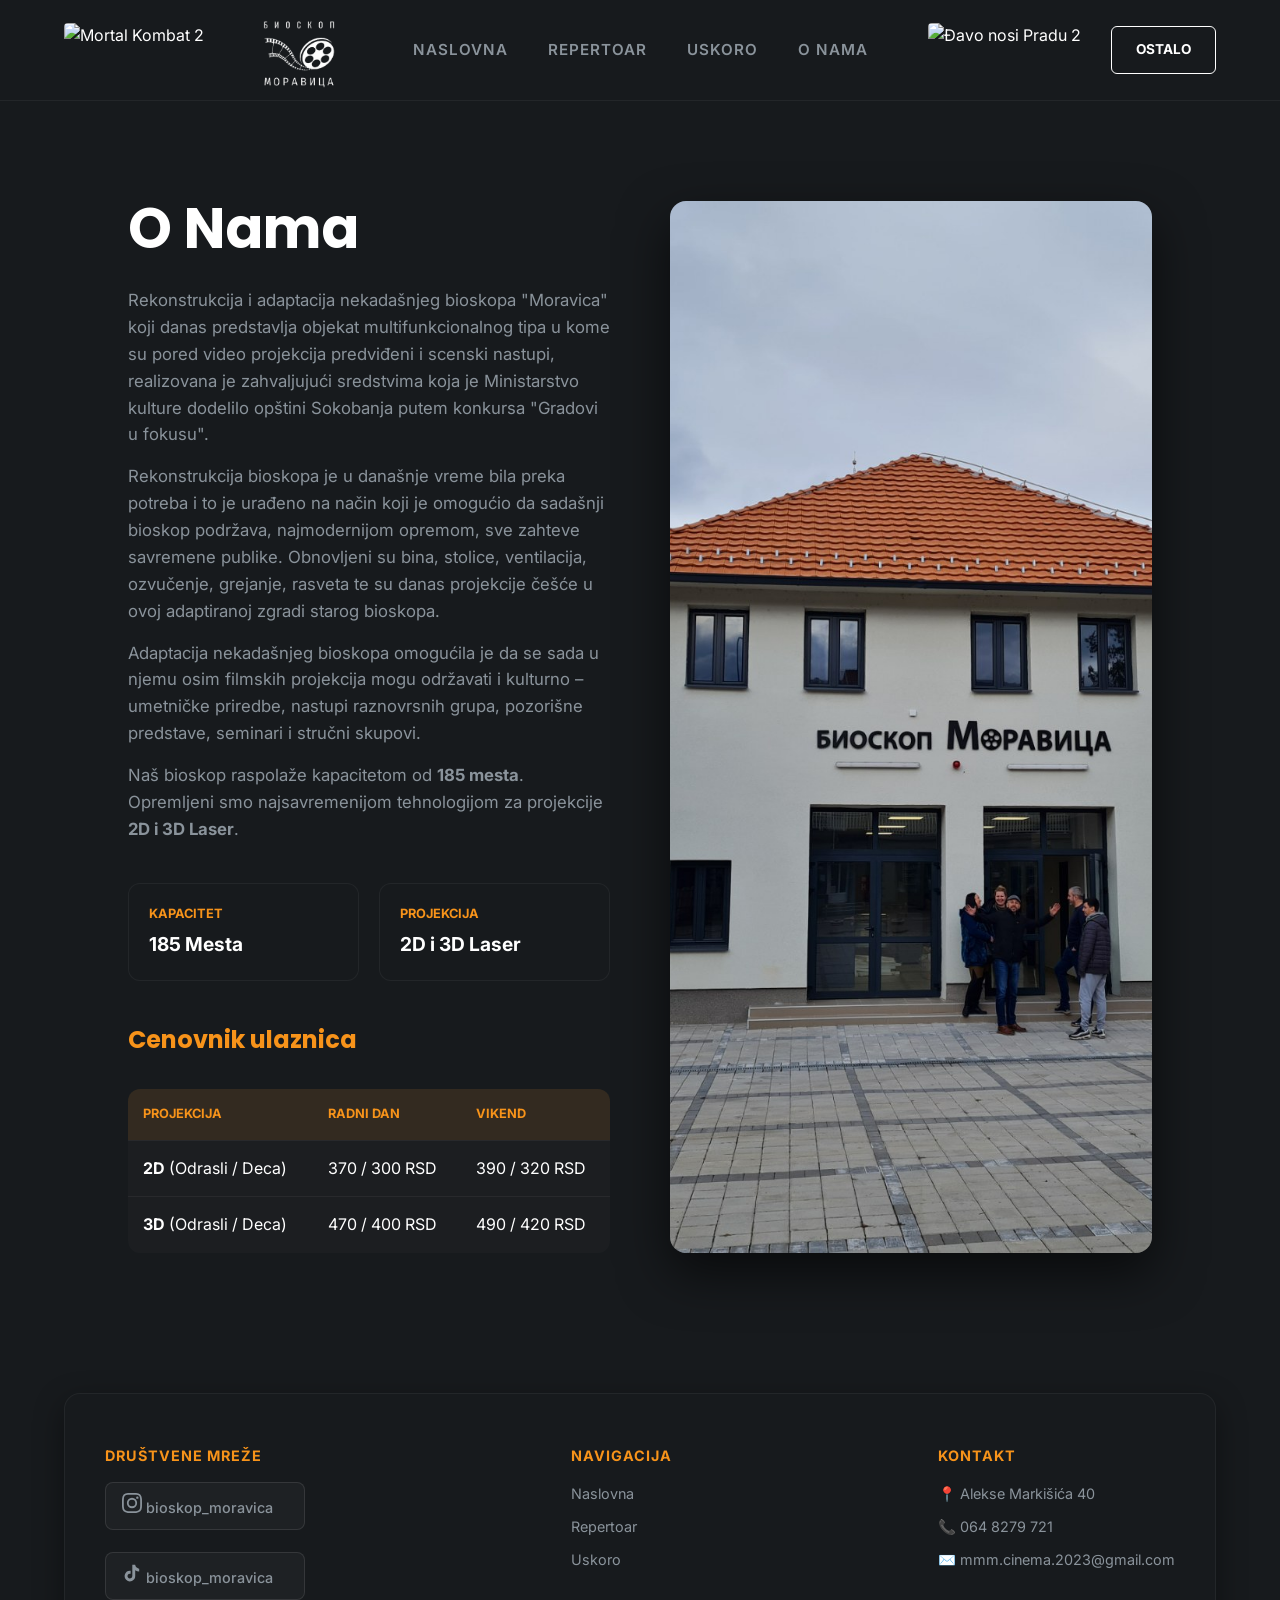
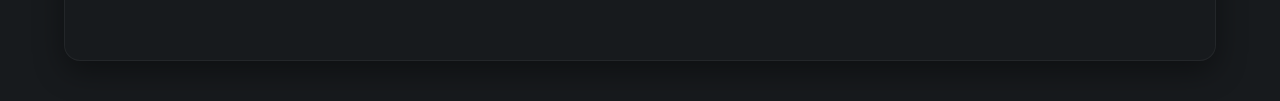
==== o-nama.html @ af80866b "mk banner" ====
<!DOCTYPE html>
<html lang="sr">
<head>
    <meta charset="UTF-8">
    <meta name="viewport" content="width=device-width, initial-scale=1.0">
    <title>O Nama | Bioskop Moravica</title>
    <link rel="stylesheet" href="style.css">
    <link href="https://fonts.googleapis.com/css2?family=Inter:wght@400;600&family=Poppins:wght@700;800&display=swap" rel="stylesheet">
</head>
<body>
<nav class="navbar">
        <div class="nav-left">
            <div class="hamburger" onclick="toggleMenu()">
                <span></span><span></span><span></span>
            </div>
            <a href="uskoro.html#mortal" style="display: flex; align-items: center;">
                <img src="assets/baner-levi.jpg" class="nav-banner nav-banner-levi" alt="Mortal Kombat 2">
            </a>
            <a href="index.html" class="logo">
                <img src="assets/logo.png" alt="Bioskop Moravica">
            </a>
        </div>

        <ul class="nav-links" id="navLinks">
            <li><a href="index.html">NASLOVNA</a></li>
            <li><a href="repertoar.html">REPERTOAR</a></li>
            <li><a href="uskoro.html">USKORO</a></li>
            <li><a href="o-nama.html">O NAMA</a></li>
            <li class="hamburger-only" style="margin-top: 20px;"><a href="ostalo.html" style="color: var(--accent);">OSTALO</a></li>
        </ul>

        <div class="nav-right-group">
            <a href="repertoar.html#prada" style="display: flex; align-items: center;">
                <img src="assets/baner-desni.jpg" class="nav-banner nav-banner-desni" alt="Đavo nosi Pradu 2">
            </a>
            <a href="ostalo.html" class="btn-outline nav-btn-mobile-hide" style="color: var(--text-main); border-color: var(--text-main);">OSTALO</a>
        </div>
    </nav>

    <section style="padding: 100px 10%; display: flex; flex-wrap: wrap; gap: 60px; align-items: stretch;">
        <div style="flex: 1; min-width: 300px;">
            <h1 style="font-family: 'Poppins'; font-size: 3.5rem; margin-bottom: 30px; line-height: 1;">O Nama</h1>
            
            <p style="color: var(--text-muted); margin-bottom: 15px; font-size: 1.05rem;">Rekonstrukcija i adaptacija nekadašnjeg bioskopa "Moravica" koji danas predstavlja objekat multifunkcionalnog tipa u kome su pored video projekcija predviđeni i scenski nastupi, realizovana je zahvaljujući sredstvima koja je Ministarstvo kulture dodelilo opštini Sokobanja putem konkursa "Gradovi u fokusu".</p>
            
            <p style="color: var(--text-muted); margin-bottom: 15px; font-size: 1.05rem;">Rekonstrukcija bioskopa je u današnje vreme bila preka potreba i to je urađeno na način koji je omogućio da sadašnji bioskop podržava, najmodernijom opremom, sve zahteve savremene publike. Obnovljeni su bina, stolice, ventilacija, ozvučenje, grejanje, rasveta te su danas projekcije češće u ovoj adaptiranoj zgradi starog bioskopa.</p>

            <p style="color: var(--text-muted); margin-bottom: 15px; font-size: 1.05rem;">Adaptacija nekadašnjeg bioskopa omogućila je da se sada u njemu osim filmskih projekcija mogu održavati i kulturno – umetničke priredbe, nastupi raznovrsnih grupa, pozorišne predstave, seminari i stručni skupovi.</p>
            
            <p style="color: var(--text-muted); margin-bottom: 40px; font-size: 1.05rem;">Naš bioskop raspolaže kapacitetom od <strong>185 mesta</strong>. Opremljeni smo najsavremenijom tehnologijom za projekcije <strong>2D i 3D Laser</strong>.</p>

            <div style="display: grid; grid-template-columns: 1fr 1fr; gap: 20px;">
                <div style="background: var(--bg-card); padding: 20px; border-radius: 12px; border: 1px solid rgba(255,255,255,0.05);">
                    <h4 style="color: var(--accent); font-size: 0.8rem; margin-bottom: 5px;">KAPACITET</h4>
                    <p style="font-weight: 700; font-size: 1.2rem;">185 Mesta</p>
                </div>
                <div style="background: var(--bg-card); padding: 20px; border-radius: 12px; border: 1px solid rgba(255,255,255,0.05);">
                    <h4 style="color: var(--accent); font-size: 0.8rem; margin-bottom: 5px;">PROJEKCIJA</h4>
                    <p style="font-weight: 700; font-size: 1.2rem;">2D i 3D Laser</p>
                </div>
            </div>

            <h3 style="font-family: 'Poppins'; margin-top: 40px; font-size: 1.5rem; color: var(--accent);">Cenovnik ulaznica</h3>
            <div class="cenovnik-container">
                <table class="cena-tabela">
                    <thead>
                        <tr>
                            <th>Projekcija</th>
                            <th>Radni dan</th>
                            <th>Vikend</th>
                        </tr>
                    </thead>
                    <tbody>
                        <tr>
                            <td><strong>2D</strong> (Odrasli / Deca)</td>
                            <td>370 / 300 RSD</td>
                            <td>390 / 320 RSD</td>
                        </tr>
                        <tr>
                            <td><strong>3D</strong> (Odrasli / Deca)</td>
                            <td>470 / 400 RSD</td>
                            <td>490 / 420 RSD</td>
                        </tr>
                    </tbody>
                </table>
            </div>

        </div>
        <div style="flex: 1; min-width: 300px;">
            <img src="assets/bmsspolja.jpeg" alt="Bioskop spolja" style="width: 100%; height: 100%; object-fit: cover; border-radius: 16px; box-shadow: 0 20px 50px rgba(0,0,0,0.6);">
        </div>
    </section>

    <footer class="footer">
        <div class="footer-grid">
            <div class="footer-col brand">
                <h4>DRUŠTVENE MREŽE</h4>
                <div class="social-buttons">
                    <a href="https://www.instagram.com/bioskop_moravica/" target="_blank" class="social-btn">
                        <svg viewBox="0 0 24 24"><path d="M12 2.163c3.204 0 3.584.012 4.85.07 3.252.148 4.771 1.691 4.919 4.919.058 1.265.069 1.645.069 4.849 0 3.205-.012 3.584-.069 4.849-.149 3.225-1.664 4.771-4.919 4.919-1.266.058-1.644.07-4.85.07-3.204 0-3.584-.012-4.849-.07-3.26-.149-4.771-1.699-4.919-4.92-.058-1.265-.07-1.644-.07-4.849 0-3.204.013-3.583.07-4.849.149-3.227 1.664-4.771 4.919-4.919 1.266-.057 1.645-.069 4.849-.069zM12 0C8.741 0 8.333.014 7.053.072 2.695.272.273 2.69.073 7.052.014 8.333 0 8.741 0 12c0 3.259.014 3.668.072 4.948.2 4.358 2.618 6.78 6.98 6.98C8.333 23.986 8.741 24 12 24c3.259 0 3.668-.014 4.948-.072 4.354-.2 6.782-2.618 6.979-6.98.059-1.28.073-1.689.073-4.948 0-3.259-.014-3.667-.072-4.947-.196-4.354-2.617-6.78-6.979-6.98C15.668.014 15.259 0 12 0zm0 5.838a6.162 6.162 0 100 12.324 6.162 6.162 0 000-12.324zM12 16a4 4 0 110-8 4 4 0 010 8zm6.406-11.845a1.44 1.44 0 100 2.881 1.44 1.44 0 000-2.881z"/></svg>
                        bioskop_moravica
                    </a>
                    <a href="https://www.tiktok.com/@bioskop_moravica" target="_blank" class="social-btn">
                        <svg viewBox="0 0 24 24"><path d="M19.59 6.69a4.83 4.83 0 0 1-3.77-4.25V2h-3.45v13.67a2.89 2.89 0 0 1-5.2 1.74 2.89 2.89 0 0 1 2.31-4.64 2.93 2.93 0 0 1 .88.13V9.4a6.84 6.84 0 0 0-1-.05A6.33 6.33 0 0 0 5 20.1a6.34 6.34 0 0 0 10.86-4.43v-7a8.16 8.16 0 0 0 4.77 1.52v-3.4a4.85 4.85 0 0 1-1-.1z"/></svg>
                        bioskop_moravica
                    </a>
                </div>
            </div>
            <div class="footer-col links"><h4>NAVIGACIJA</h4><a href="index.html">Naslovna</a><a href="repertoar.html">Repertoar</a><a href="uskoro.html">Uskoro</a></div>
            <div class="footer-col contact"><h4>KONTAKT</h4><p>📍 Alekse Markišića 40</p><p>📞 064 8279 721</p><p>✉️ mmm.cinema.2023@gmail.com</p></div>
        </div>
    </footer>
    <script>function toggleMenu() { document.getElementById("navLinks").classList.toggle("active"); }</script>
</body>
</html>
---- style.css ----
:root {
    --bg-dark: #101214;
    --bg-card: #171A1D;
    --accent: #F7931A;
    --text-main: #FFFFFF;
    --text-muted: #8A939B;
    --font-heading: 'Poppins', sans-serif;
    --font-text: 'Inter', sans-serif;
}

* { margin: 0; padding: 0; box-sizing: border-box; }
body { background-color: var(--bg-card); color: var(--text-main); font-family: var(--font-text); line-height: 1.6; overflow-x: hidden; }
a { text-decoration: none; color: inherit; }

/* === NAVIGACIJA (NOVI GRID RASPORED SA DVA BANERA) === */
.navbar {
    display: grid;
    grid-template-columns: 1.2fr auto 1.2fr; /* Levo, Sredina, Desno - Savršen Grid */
    align-items: center;
    padding: 10px 5%; 
    background-color: var(--bg-card);
    border-bottom: 1px solid rgba(255, 255, 255, 0.05); 
    position: sticky; 
    top: 0; 
    z-index: 1000;
}

.nav-left { display: flex; justify-content: flex-start; align-items: center; gap: 15px; }
.hamburger { display: none; flex-direction: column; gap: 5px; cursor: pointer; z-index: 2000; }
.hamburger span { width: 25px; height: 3px; background-color: var(--text-main); border-radius: 2px; transition: 0.3s; }

.logo { display: block; cursor: pointer; z-index: 2000; text-decoration: none; }
.logo-text { display: none !important; }

/* === OGROMAN LOGO (SA FIXOM ZA PRAZAN PROSTOR) === */
.logo img { 
    height: 180px !important; 
    width: auto; 
    display: block; 
    object-fit: contain;
    margin: -50px 0 -50px -10px; 
    transition: 0.3s ease;
}

/* === LINKOVI (ZAKUCANI U CENTAR GRIDA) === */
.nav-links { 
    display: flex; 
    list-style: none; 
    gap: 40px; 
    justify-content: center; 
    margin: 0;
    padding: 0;
}
.nav-links a { 
    font-size: 0.95rem; 
    font-weight: 600; 
    color: var(--text-muted); 
    transition: 0.3s; 
    letter-spacing: 1px;
}
.nav-links a:hover { color: var(--text-main); }
.hamburger-only { display: none; }

/* === BANER I OSTATLO DUGME (ZAKUCANI DESNO) === */
.nav-right-group {
    display: flex;
    align-items: center;
    justify-content: flex-end; 
    gap: 30px; 
}

/* Stilovi za oba banera */
.nav-banner {
    height: 55px; 
    width: auto;
    max-width: 20vw; 
    object-fit: contain;
    border-radius: 4px;
    margin: 0; 
    transition: transform 0.2s ease;
}
.nav-banner:hover {
    transform: scale(1.05);
}

/* === DUGMAD === */
.btn-outline { border: 1px solid var(--accent); padding: 12px 24px; border-radius: 6px; color: var(--accent); font-weight: 700; font-size: 0.85rem; transition: 0.3s; cursor: pointer; display: inline-block; white-space: nowrap;}
.btn-outline:hover { background: var(--accent); color: var(--bg-dark); }
.btn-primary { background: var(--accent); color: var(--bg-dark); padding: 12px 25px; border-radius: 6px; font-weight: 700; display: inline-block; text-align: center; border: none; cursor: pointer;}
.btn-secondary { background: transparent; border: 1px solid rgba(255,255,255,0.4); color: var(--text-main); padding: 12px 25px; border-radius: 6px; font-weight: 700; display: inline-block; text-align: center;}
#filterBtn { background-color: var(--accent) !important; color: var(--bg-dark) !important; border: none !important; box-shadow: 0 4px 15px rgba(247, 147, 26, 0.3); }

/* === HERO SEKCIJA === */
.hero {
    padding: 120px 10%; 
    display: flex; flex-direction: column; justify-content: center;
    background-color: #111;
    background-image: linear-gradient(to right, rgba(16,18,20,0.95) 10%, rgba(16,18,20,0.7) 50%, rgba(16,18,20,0.2) 100%), url('assets/bmsunutra.jpeg'); 
    background-size: cover; background-position: center; 
}
.hero h1 { font-family: var(--font-heading); font-size: clamp(3rem, 6vw, 4.5rem); line-height: 1.1; margin-bottom: 20px; font-weight: 800; }
.hero h1 span { color: var(--accent); }
.hero p { color: var(--text-muted); max-width: 550px; margin-bottom: 30px; font-size: 1.1rem; }
.hero-buttons { display: flex; gap: 15px; margin-top: 10px; }

/* === KARTICE I OSTALO === */
.movie-grid { display: grid; grid-template-columns: repeat(auto-fill, minmax(280px, 1fr)); gap: 30px; }

/* FIX ZA ISTE KARTICE (Svi boksovi ista visina) */
.movie-card { 
    background-color: rgba(255,255,255,0.03); 
    border-radius: 12px; 
    overflow: hidden; 
    border: 1px solid rgba(255,255,255,0.05); 
    transition: transform 0.3s ease, box-shadow 0.3s ease; 
    display: flex !important; 
    flex-direction: column !important; 
    height: 100% !important; 
}
.movie-card:hover { transform: scale(1.02); }

.movie-card:target {
    border: 2px solid var(--accent) !important;
    transform: scale(1.03);
    animation: pulse-glow 2s infinite;
}

@keyframes pulse-glow {
    0% { box-shadow: 0 0 15px rgba(247, 147, 26, 0.3); }
    50% { box-shadow: 0 0 40px rgba(247, 147, 26, 0.7); }
    100% { box-shadow: 0 0 15px rgba(247, 147, 26, 0.3); }
}

/* FIX ZA SLIKE (Sve u milimetar iste visine) */
.movie-card img { 
    width: 100% !important; 
    aspect-ratio: 2 / 3 !important; 
    object-fit: cover !important; 
    display: block !important; 
    height: auto !important; 
}

/* Gura vreme/žanr na samo dno kartice da bi sve bile u ravni */
.card-content { 
    padding: 15px 20px 20px 20px; 
    display: flex !important; 
    flex-direction: column !important; 
    flex-grow: 1 !important; 
}
.card-content h3 { font-family: var(--font-heading); font-size: 1.2rem; margin-bottom: 5px; }
.card-content p { font-size: 0.85rem; color: var(--text-muted); margin-bottom: 15px; line-height: 1.4; }
.genre { font-size: 0.75rem; color: var(--accent); display: block; margin-bottom: 10px; font-weight: 700; text-transform: uppercase;}

.card-content .times { margin-top: auto !important; }
.times span { background: rgba(255,255,255,0.05); padding: 5px 12px; border-radius: 4px; font-size: 0.8rem; border: 1px solid rgba(255,255,255,0.1); margin-right: 5px;}
.service-card { background-color: var(--bg-card); border-radius: 12px; padding: 30px; border: 1px solid rgba(255,255,255,0.05); height: 100%; }

/* === OSTALO STRANICA (ZATEGORAN RAZMAK I FORMAT SLIKA) === */
.service-card div[style*="size: 2rem"] { 
    margin-bottom: 5px !important; /* Smanjen razmak između 🍿 i naslova */
}
.service-card h3 {
    margin-bottom: 0px !important; /* Smanjen razmak između naslova i žanra */
}
.service-card .genre {
    margin-bottom: 15px !important; /* Razmak između žanra i teksta */
}

/* Slike na Ostalo su dugačke (kao filmski baneri), ne kvadrati */
.service-card img { 
    width: 100% !important; 
    aspect-ratio: 16 / 9 !important; /* Dugačak filmski format */
    object-fit: cover !important; 
    border-radius: 8px; 
    margin-top: 15px; 
    border: 1px solid rgba(255,255,255,0.1); 
}

/* === FILTERI === */
.filters-container { display: none; gap: 20px; margin-top: 20px; margin-bottom: 40px; background: rgba(255,255,255,0.03); padding: 25px; border-radius: 8px; flex-wrap: wrap; width: 100%; }
.filter-group { display: flex; flex-direction: column; flex: 1; min-width: 200px; }
.filter-group label { font-size: 0.75rem; color: var(--accent); margin-bottom: 8px; font-weight: 700; text-transform: uppercase; }
.filter-group select { appearance: none; -webkit-appearance: none; background-color: #1A1D21; color: var(--text-main); border: 1px solid rgba(255,255,255,0.1); padding: 12px 15px; border-radius: 6px; font-family: var(--font-text); font-size: 0.95rem; outline: none; cursor: pointer; background-image: url("data:image/svg+xml;charset=US-ASCII,%3Csvg%20xmlns%3D%22http%3A%2F%2Fwww.w3.org%2F2000%2Fsvg%22%20width%3D%22292.4%22%20height%3D%22292.4%22%3E%3Cpath%20fill%3D%22%23F7931A%22%20d%3D%22M287%2069.4a17.6%2017.6%200%200%200-13-5.4H18.4c-5%200-9.3%201.8-12.9%205.4A17.6%2017.6%200%200%200%200%2082.2c0%205%201.8%209.3%205.4%2012.9l128%20127.9c3.6%203.6%207.8%205.4%2012.8%205.4s9.2-1.8%2012.8-5.4L287%2095c3.5-3.5%205.4-7.8%205.4-12.8%200-5-1.9-9.2-5.5-12.8z%22%2F%3E%3C%2Fsvg%3E"); background-repeat: no-repeat; background-position: right 15px top 50%; background-size: 12px auto; }
.filter-group select option { background-color: #1A1D21; color: #fff; }

/* === PARTNERI (VEĆI LOGOJI) === */
.partners-section { padding: 60px 10%; background-color: var(--bg-dark); text-align: center; border-top: 1px solid rgba(255, 255, 255, 0.05); }
.partners-section h3 { font-family: var(--font-heading); font-size: 2rem; color: var(--text-main); margin-bottom: 40px; }
.partner-logos { display: flex; justify-content: center; align-items: center; gap: 80px; flex-wrap: wrap; }
.partner-link { display: block; transition: transform 0.3s ease, opacity 0.3s ease; opacity: 0.6; }
.partner-link:hover { transform: scale(1.08); opacity: 1; }

/* === MASIVNI PARTNER LOGOJI === */
.partner-logo-img { 
    height: 90px; /* Povećano sa 60px na 90px, drastično uočljivije */
    width: auto; 
    max-width: 300px; 
    object-fit: contain; 
}

/* === MAPE (FIX ZA MAPU - Da ivice budu savršeno oble) === */
.map-container { width: 100%; height: 400px !important; border-radius: 12px !important; overflow: hidden !important; border: 1px solid rgba(255,255,255,0.1) !important; display: flex !important; }
.map-container iframe { width: 100% !important; height: 100% !important; border: none !important; display: block !important; }

/* === REZERVACIJA DUGME (OVO GURA CENU I DUGME U SAVRŠENU LINIJU NA DNO KARTICE) === */
.rezervacija-info { display: flex; justify-content: space-between; align-items: center; margin-top: auto !important; margin-bottom: 15px; padding-top: 15px; border-top: 1px solid rgba(255,255,255,0.05); }
.cena { font-weight: 800; color: var(--accent); font-size: 1.1rem; }
.btn-rezervisi { background-color: var(--accent); color: var(--bg-dark); padding: 10px 0; text-align: center; border-radius: 6px; font-weight: 800; display: block; width: 100%; transition: transform 0.2s ease, background-color 0.3s ease; }
.btn-rezervisi:hover { background-color: #e08517; transform: scale(1.02); }

/* === NOVI LEBDEĆI FUTER I GOOGLE KARTICA === */
.footer {
    background-color: var(--bg-card); 
    margin: 40px 5% 40px 5%; 
    padding: 50px 40px;
    border-radius: 16px; 
    border: 1px solid rgba(255, 255, 255, 0.05); 
    box-shadow: 0 10px 30px rgba(0, 0, 0, 0.4); 
}
.footer-grid { display: flex; justify-content: space-between; flex-wrap: wrap; gap: 30px; }
.footer-col h4 { color: var(--accent); margin-bottom: 15px; font-size: 0.9rem; letter-spacing: 1px; }
.footer-col a, .footer-col p { display: block; color: var(--text-muted); margin-bottom: 10px; font-size: 0.9rem; text-decoration: none; }
.footer-col a:hover { color: var(--text-main); }
.footer-col.brand h2 { font-family: var(--font-heading); font-size: 1.5rem; margin-bottom: 20px; color: var(--text-main); }
.footer-col.brand img { height: 60px !important; width: auto; margin-bottom: 15px; }

.social-buttons { display: flex; flex-direction: column; gap: 12px; margin-top: 5px; }
.social-btn { display: flex; align-items: center; gap: 12px; background: rgba(255, 255, 255, 0.03); padding: 10px 16px; border: 1px solid rgba(255, 255, 255, 0.1); border-radius: 8px; color: var(--text-muted); text-decoration: none; transition: 0.3s; font-size: 0.9rem; font-weight: 500; width: 200px; }
.social-btn:hover { background-color: var(--accent); color: var(--bg-dark); border-color: var(--accent); transform: translateY(-3px); }
.social-btn svg { width: 20px; height: 20px; fill: currentColor; flex-shrink: 0; }

.reviews-section { padding: 80px 10%; }
.reviews-container { background-color: var(--bg-card); padding: 50px 40px; border-radius: 16px; border: 1px solid rgba(255, 255, 255, 0.05); box-shadow: 0 10px 30px rgba(0, 0, 0, 0.4); text-align: center; }
.reviews-container h2 { font-family: var(--font-heading); font-size: 2.5rem; margin-bottom: 20px; color: var(--text-main); }
.stars { font-size: 2rem; color: var(--accent); margin-bottom: 20px; }
.reviews-container p { color: var(--text-muted); max-width: 600px; margin: 0 auto 30px auto; font-size: 1rem; }
.btn-google { display: flex; align-items: center; justify-content: center; gap: 12px; background: rgba(255, 255, 255, 0.03); color: var(--accent); padding: 12px 24px; border-radius: 8px; font-weight: 700; font-size: 0.9rem; border: 1px solid rgba(255, 255, 255, 0.1); box-shadow: 0 4px 15px rgba(0, 0, 0, 0.3); cursor: pointer; transition: 0.3s; width: fit-content; margin: 0 auto; }
.btn-google:hover { background-color: var(--accent); color: var(--bg-dark); border-color: var(--accent); transform: scale(1.02); }
.btn-google svg { width: 18px; height: 18px; fill: currentColor; }

/* Cenovnik Tabela */
.cenovnik-container { width: 100%; margin-top: 30px; overflow-x: auto; }
.cena-tabela { width: 100%; border-collapse: collapse; background: rgba(255,255,255,0.02); border-radius: 12px; overflow: hidden; }
.cena-tabela th, .cena-tabela td { padding: 15px; text-align: left; border-bottom: 1px solid rgba(255,255,255,0.05); }
.cena-tabela th { background: rgba(247, 147, 26, 0.1); color: var(--accent); text-transform: uppercase; font-size: 0.8rem; }
.cena-tabela tr:last-child td { border-bottom: none; }

/* KLJUČNO ZA POPRAVKU JS FILTERA */
.skriveno { display: none !important; }

/* === MOBILNA OPTIMIZACIJA (NOVI FIXOVI) === */
@media (max-width: 1050px) {
    /* Na mobilnom ubijamo Grid i vraćamo na Flex zbog loma elemenata */
    .navbar { display: flex; justify-content: space-between; padding: 15px 5%; }
    .nav-left { flex: 1; justify-content: flex-start; }
    .nav-right-group { flex: 1; justify-content: flex-end; }
    
    /* Gasi LEVI baner na uskim ekranima, Prada ostaje */
    .nav-banner-levi { display: none !important; }
    
    /* Prada ostaje vidljiva, ali manja */
    .nav-banner-desni { 
        display: block !important; 
        max-width: 35vw; 
        height: 45px; 
    }
}

@media (max-width: 800px) {
    .hamburger { display: flex; }
    
    .navbar { padding: 15px 5%; gap: 10px; }
    
    /* Logo na telefonu (sa kompenzacijom margine) */
    .logo img {
        height: 100px !important; 
        margin: -30px 0;
    }

    .nav-links { position: fixed; top: 0; left: -100%; width: 250px; height: 100vh; background-color: #0c0d0f; flex-direction: column; justify-content: center; align-items: center; gap: 30px; transition: 0.4s ease-in-out; z-index: 1500; box-shadow: 10px 0 20px rgba(0,0,0,0.5); }
    .nav-links.active { left: 0; }
    .nav-btn-mobile-hide { display: none; }
    .hamburger-only { display: block; }
    
    .nav-right-group { gap: 10px; }
    
    /* Hero Sekcija centrirana */
    .hero { padding: 80px 5%; text-align: center; align-items: center; background-position: center; }
    .hero h1 { font-size: 2.8rem; }
    .hero-buttons { flex-direction: column; width: 100%; gap: 10px; }
    .hero-buttons a { width: 100%; margin: 0; }
    
    /* Mobilni partneri (Malo manji ali jasni) */
    .partner-logos { gap: 40px; }
    .partner-logo-img { height: 50px; }

    /* Mreže idu u jednu kolonu */
    .movie-grid { grid-template-columns: 1fr; gap: 20px; }
    .movie-card img { height: 300px; }
    
    /* Usluge Kartice (Za Ostalo) na mobilnom */
    .service-card { padding: 20px; }
    .service-card img { aspect-ratio: auto !important; height: auto !important; } /* Vraćamo format slike na mobilnom */
    
    .filters-container { flex-direction: column; }
    .filter-group { width: 100%; min-width: 100%; }

    /* FUTER NA TELEFONU - TOTALNO CENTRIRANJE */
    .footer { margin: 0 5% 20px 5%; padding: 40px 20px; }
    .footer-grid { flex-direction: column; align-items: center; text-align: center; gap: 40px; }
    .footer-col { display: flex; flex-direction: column; align-items: center; }
    .social-buttons { align-items: center; }
    .social-btn { justify-content: center; }
    
    /* GOOGLE KARTICA NA TELEFONU */
    .reviews-section { padding: 50px 5%; }
    .reviews-container { padding: 40px 20px; }
    .reviews-container h2 { font-size: 1.8rem; }
}
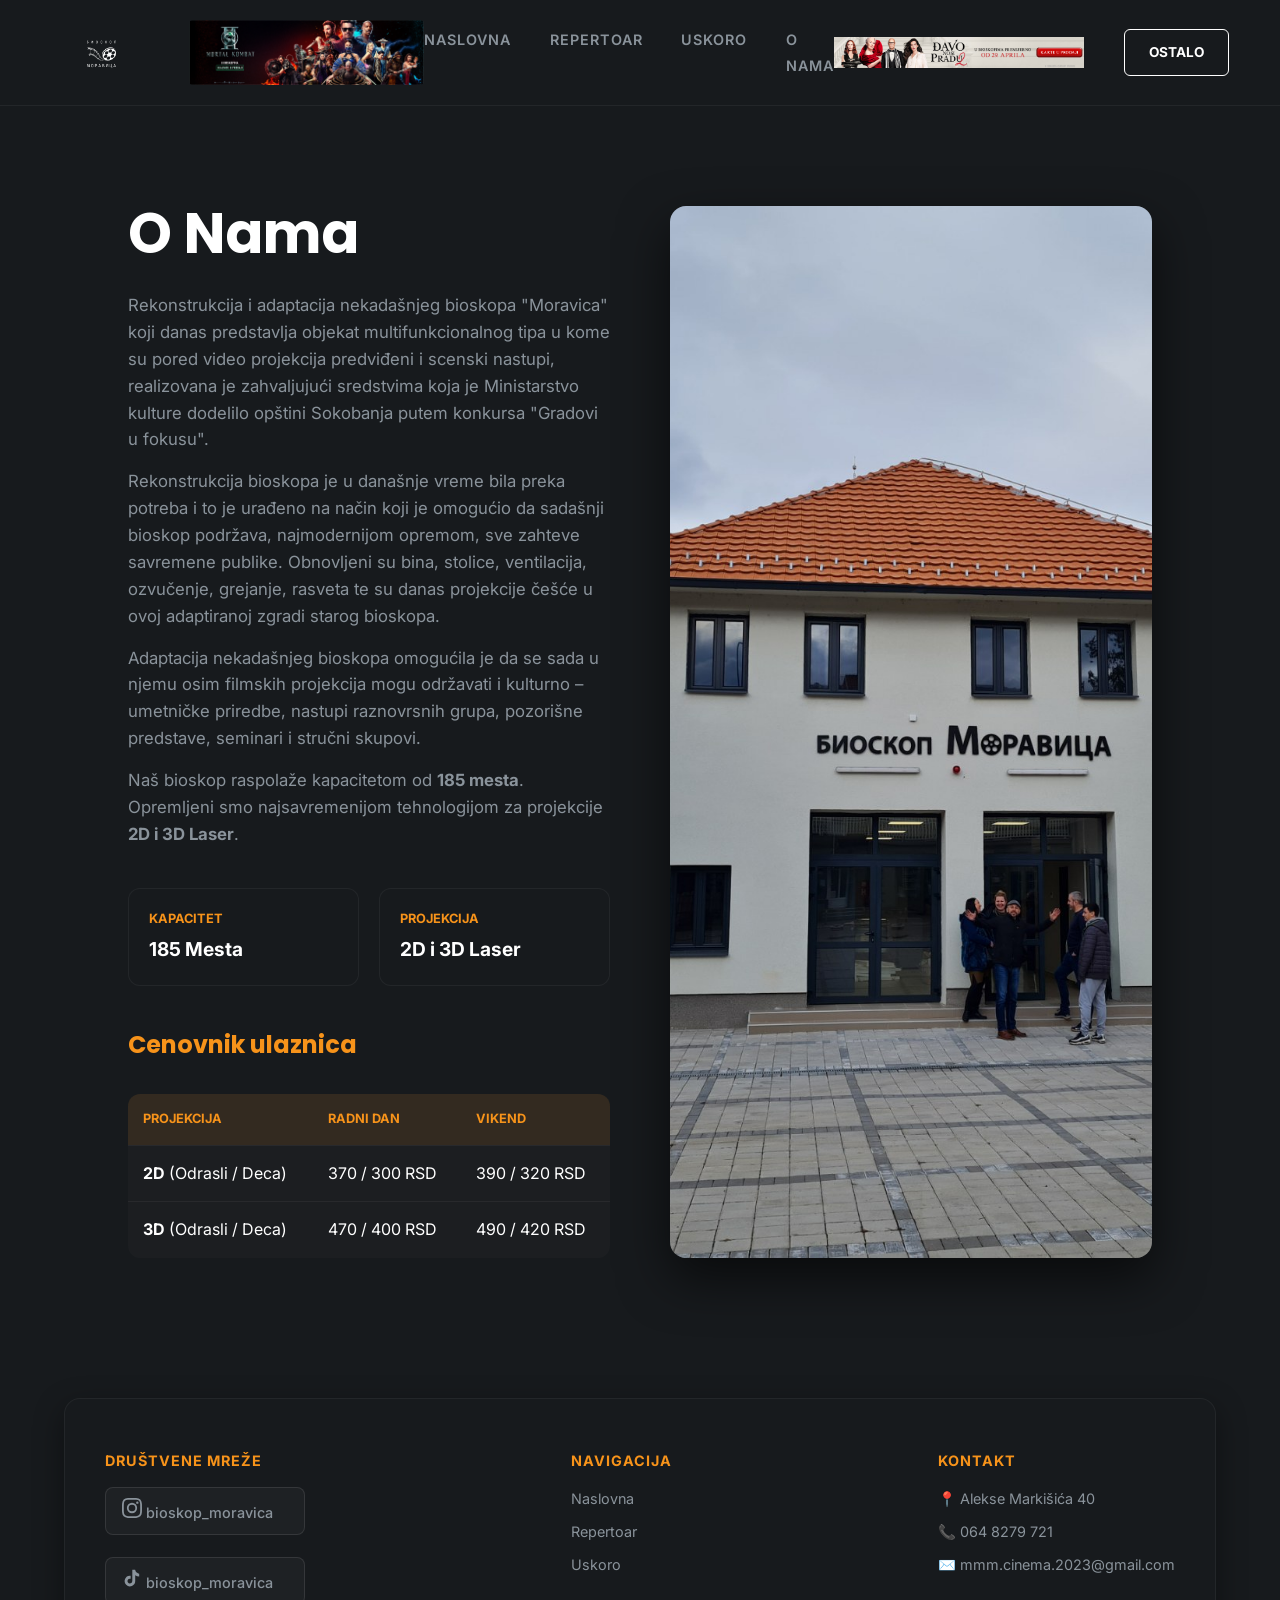
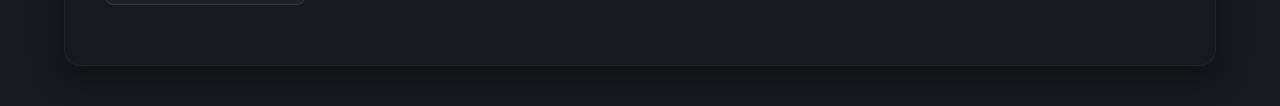
==== commit 205d4062: "zamnjej reodelsed" ====
--- a/o-nama.html
+++ b/o-nama.html
@@ -13,11 +13,11 @@
             <div class="hamburger" onclick="toggleMenu()">
                 <span></span><span></span><span></span>
             </div>
-            <a href="uskoro.html#mortal" style="display: flex; align-items: center;">
-                <img src="assets/baner-levi.jpg" class="nav-banner nav-banner-levi" alt="Mortal Kombat 2">
-            </a>
             <a href="index.html" class="logo">
                 <img src="assets/logo.png" alt="Bioskop Moravica">
+            </a>
+            <a href="uskoro.html#mortal" class="banner-link-left">
+                <img src="assets/baner-levi.jpg" class="nav-banner nav-banner-levi" alt="Mortal Kombat 2">
             </a>
         </div>
 
@@ -30,7 +30,7 @@
         </ul>
 
         <div class="nav-right-group">
-            <a href="repertoar.html#prada" style="display: flex; align-items: center;">
+            <a href="repertoar.html#prada" class="banner-link-right">
                 <img src="assets/baner-desni.jpg" class="nav-banner nav-banner-desni" alt="Đavo nosi Pradu 2">
             </a>
             <a href="ostalo.html" class="btn-outline nav-btn-mobile-hide" style="color: var(--text-main); border-color: var(--text-main);">OSTALO</a>
--- a/style.css
+++ b/style.css
@@ -12,12 +12,12 @@
 body { background-color: var(--bg-card); color: var(--text-main); font-family: var(--font-text); line-height: 1.6; overflow-x: hidden; }
 a { text-decoration: none; color: inherit; }
 
-/* === NAVIGACIJA (NOVI GRID RASPORED SA DVA BANERA) === */
+/* === NAVIGACIJA === */
 .navbar {
-    display: grid;
-    grid-template-columns: 1.2fr auto 1.2fr; /* Levo, Sredina, Desno - Savršen Grid */
+    display: flex;
+    justify-content: space-between;
     align-items: center;
-    padding: 10px 5%; 
+    padding: 15px 5%; 
     background-color: var(--bg-card);
     border-bottom: 1px solid rgba(255, 255, 255, 0.05); 
     position: sticky; 
@@ -25,34 +25,53 @@
     z-index: 1000;
 }
 
-.nav-left { display: flex; justify-content: flex-start; align-items: center; gap: 15px; }
+/* LEVA STRANA (Logo pa Baner) */
+.nav-left { 
+    display: flex; 
+    align-items: center; 
+    gap: 50px; /* VEĆI RAZMAK IZMEĐU LOGOA I BANERA */
+    flex: 1; 
+}
 .hamburger { display: none; flex-direction: column; gap: 5px; cursor: pointer; z-index: 2000; }
 .hamburger span { width: 25px; height: 3px; background-color: var(--text-main); border-radius: 2px; transition: 0.3s; }
 
-.logo { display: block; cursor: pointer; z-index: 2000; text-decoration: none; }
+/* LOGO */
+.logo { display: block; cursor: pointer; z-index: 2000; text-decoration: none; flex-shrink: 0; }
 .logo-text { display: none !important; }
-
-/* === OGROMAN LOGO (SA FIXOM ZA PRAZAN PROSTOR) === */
 .logo img { 
-    height: 180px !important; 
-    width: auto; 
+    height: 75px !important; 
+    width: auto !important; 
     display: block; 
     object-fit: contain;
-    margin: -50px 0 -50px -10px; 
-    transition: 0.3s ease;
-}
-
-/* === LINKOVI (ZAKUCANI U CENTAR GRIDA) === */
+}
+
+/* BANERI (Fiksirana visina za oba da Prada ne bude niska) */
+.nav-banner {
+    height: 65px !important; 
+    width: auto;
+    max-width: 250px; 
+    object-fit: contain;
+    border-radius: 4px;
+    margin: 0; 
+    transition: transform 0.2s ease;
+    flex-shrink: 0; 
+}
+.nav-banner:hover {
+    transform: scale(1.05);
+}
+.banner-link-left, .banner-link-right { display: flex; align-items: center; }
+
+/* SREDINA (Linkovi) */
 .nav-links { 
     display: flex; 
     list-style: none; 
-    gap: 40px; 
+    gap: 3vw; 
     justify-content: center; 
     margin: 0;
     padding: 0;
 }
 .nav-links a { 
-    font-size: 0.95rem; 
+    font-size: 0.9rem; 
     font-weight: 600; 
     color: var(--text-muted); 
     transition: 0.3s; 
@@ -61,30 +80,17 @@
 .nav-links a:hover { color: var(--text-main); }
 .hamburger-only { display: none; }
 
-/* === BANER I OSTATLO DUGME (ZAKUCANI DESNO) === */
+/* DESNA STRANA */
 .nav-right-group {
     display: flex;
     align-items: center;
     justify-content: flex-end; 
-    gap: 30px; 
-}
-
-/* Stilovi za oba banera */
-.nav-banner {
-    height: 55px; 
-    width: auto;
-    max-width: 20vw; 
-    object-fit: contain;
-    border-radius: 4px;
-    margin: 0; 
-    transition: transform 0.2s ease;
-}
-.nav-banner:hover {
-    transform: scale(1.05);
+    gap: 40px; 
+    flex: 1; 
 }
 
 /* === DUGMAD === */
-.btn-outline { border: 1px solid var(--accent); padding: 12px 24px; border-radius: 6px; color: var(--accent); font-weight: 700; font-size: 0.85rem; transition: 0.3s; cursor: pointer; display: inline-block; white-space: nowrap;}
+.btn-outline { border: 1px solid var(--accent); padding: 12px 24px; border-radius: 6px; color: var(--accent); font-weight: 700; font-size: 0.85rem; transition: 0.3s; cursor: pointer; display: inline-block; white-space: nowrap; flex-shrink: 0;}
 .btn-outline:hover { background: var(--accent); color: var(--bg-dark); }
 .btn-primary { background: var(--accent); color: var(--bg-dark); padding: 12px 25px; border-radius: 6px; font-weight: 700; display: inline-block; text-align: center; border: none; cursor: pointer;}
 .btn-secondary { background: transparent; border: 1px solid rgba(255,255,255,0.4); color: var(--text-main); padding: 12px 25px; border-radius: 6px; font-weight: 700; display: inline-block; text-align: center;}
@@ -106,7 +112,6 @@
 /* === KARTICE I OSTALO === */
 .movie-grid { display: grid; grid-template-columns: repeat(auto-fill, minmax(280px, 1fr)); gap: 30px; }
 
-/* FIX ZA ISTE KARTICE (Svi boksovi ista visina) */
 .movie-card { 
     background-color: rgba(255,255,255,0.03); 
     border-radius: 12px; 
@@ -118,12 +123,7 @@
     height: 100% !important; 
 }
 .movie-card:hover { transform: scale(1.02); }
-
-.movie-card:target {
-    border: 2px solid var(--accent) !important;
-    transform: scale(1.03);
-    animation: pulse-glow 2s infinite;
-}
+.movie-card:target { border: 2px solid var(--accent) !important; transform: scale(1.03); animation: pulse-glow 2s infinite; }
 
 @keyframes pulse-glow {
     0% { box-shadow: 0 0 15px rgba(247, 147, 26, 0.3); }
@@ -131,46 +131,26 @@
     100% { box-shadow: 0 0 15px rgba(247, 147, 26, 0.3); }
 }
 
-/* FIX ZA SLIKE (Sve u milimetar iste visine) */
-.movie-card img { 
-    width: 100% !important; 
-    aspect-ratio: 2 / 3 !important; 
-    object-fit: cover !important; 
-    display: block !important; 
-    height: auto !important; 
-}
-
-/* Gura vreme/žanr na samo dno kartice da bi sve bile u ravni */
-.card-content { 
-    padding: 15px 20px 20px 20px; 
-    display: flex !important; 
-    flex-direction: column !important; 
-    flex-grow: 1 !important; 
-}
+.movie-card img { width: 100% !important; aspect-ratio: 2 / 3 !important; object-fit: cover !important; display: block !important; height: auto !important; }
+
+.card-content { padding: 15px 20px 20px 20px; display: flex !important; flex-direction: column !important; flex-grow: 1 !important; }
 .card-content h3 { font-family: var(--font-heading); font-size: 1.2rem; margin-bottom: 5px; }
 .card-content p { font-size: 0.85rem; color: var(--text-muted); margin-bottom: 15px; line-height: 1.4; }
 .genre { font-size: 0.75rem; color: var(--accent); display: block; margin-bottom: 10px; font-weight: 700; text-transform: uppercase;}
-
 .card-content .times { margin-top: auto !important; }
 .times span { background: rgba(255,255,255,0.05); padding: 5px 12px; border-radius: 4px; font-size: 0.8rem; border: 1px solid rgba(255,255,255,0.1); margin-right: 5px;}
-.service-card { background-color: var(--bg-card); border-radius: 12px; padding: 30px; border: 1px solid rgba(255,255,255,0.05); height: 100%; }
-
-/* === OSTALO STRANICA (ZATEGORAN RAZMAK I FORMAT SLIKA) === */
-.service-card div[style*="size: 2rem"] { 
-    margin-bottom: 5px !important; /* Smanjen razmak između 🍿 i naslova */
-}
-.service-card h3 {
-    margin-bottom: 0px !important; /* Smanjen razmak između naslova i žanra */
-}
-.service-card .genre {
-    margin-bottom: 15px !important; /* Razmak između žanra i teksta */
-}
-
-/* Slike na Ostalo su dugačke (kao filmski baneri), ne kvadrati */
+
+/* === USLUGE NA STRANICI OSTALO === */
+.service-card { background-color: var(--bg-card); border-radius: 12px; padding: 30px; border: 1px solid rgba(255,255,255,0.05); height: 100%; display: flex; flex-direction: column; }
+.service-card div[style*="size: 2rem"] { margin-bottom: 5px !important; }
+.service-card h3 { margin-bottom: 0px !important; }
+.service-card .genre { margin-bottom: 15px !important; }
+
+/* FIX ZA SLIKE U USLUGAMA (Prirodna veličina da ne kvari rođendane) */
 .service-card img { 
     width: 100% !important; 
-    aspect-ratio: 16 / 9 !important; /* Dugačak filmski format */
-    object-fit: cover !important; 
+    height: auto !important; 
+    object-fit: contain !important; 
     border-radius: 8px; 
     margin-top: 15px; 
     border: 1px solid rgba(255,255,255,0.1); 
@@ -183,40 +163,55 @@
 .filter-group select { appearance: none; -webkit-appearance: none; background-color: #1A1D21; color: var(--text-main); border: 1px solid rgba(255,255,255,0.1); padding: 12px 15px; border-radius: 6px; font-family: var(--font-text); font-size: 0.95rem; outline: none; cursor: pointer; background-image: url("data:image/svg+xml;charset=US-ASCII,%3Csvg%20xmlns%3D%22http%3A%2F%2Fwww.w3.org%2F2000%2Fsvg%22%20width%3D%22292.4%22%20height%3D%22292.4%22%3E%3Cpath%20fill%3D%22%23F7931A%22%20d%3D%22M287%2069.4a17.6%2017.6%200%200%200-13-5.4H18.4c-5%200-9.3%201.8-12.9%205.4A17.6%2017.6%200%200%200%200%2082.2c0%205%201.8%209.3%205.4%2012.9l128%20127.9c3.6%203.6%207.8%205.4%2012.8%205.4s9.2-1.8%2012.8-5.4L287%2095c3.5-3.5%205.4-7.8%205.4-12.8%200-5-1.9-9.2-5.5-12.8z%22%2F%3E%3C%2Fsvg%3E"); background-repeat: no-repeat; background-position: right 15px top 50%; background-size: 12px auto; }
 .filter-group select option { background-color: #1A1D21; color: #fff; }
 
-/* === PARTNERI (VEĆI LOGOJI) === */
-.partners-section { padding: 60px 10%; background-color: var(--bg-dark); text-align: center; border-top: 1px solid rgba(255, 255, 255, 0.05); }
-.partners-section h3 { font-family: var(--font-heading); font-size: 2rem; color: var(--text-main); margin-bottom: 40px; }
-.partner-logos { display: flex; justify-content: center; align-items: center; gap: 80px; flex-wrap: wrap; }
-.partner-link { display: block; transition: transform 0.3s ease, opacity 0.3s ease; opacity: 0.6; }
-.partner-link:hover { transform: scale(1.08); opacity: 1; }
-
-/* === MASIVNI PARTNER LOGOJI === */
+/* === PARTNERI (ČISTO, BEZ POZADINE) === */
+.partners-section { 
+    padding: 60px 10%; 
+    background-color: var(--bg-dark); 
+    border-top: 1px solid rgba(255, 255, 255, 0.05); 
+}
+.partners-section h3 { 
+    font-family: var(--font-heading); 
+    font-size: 2rem; 
+    color: var(--text-main); 
+    margin-bottom: 40px; 
+    text-align: center; 
+    width: 100%;
+}
+.partner-logos { 
+    display: flex; 
+    justify-content: center; 
+    align-items: center; 
+    gap: 80px; /* Veliki razmak */
+    flex-wrap: wrap; 
+}
+.partner-link { 
+    display: block; 
+    transition: transform 0.3s ease, opacity 0.3s ease; 
+    opacity: 0.9; 
+    background: transparent !important; /* UKLONJENA BELA POZADINA */
+    padding: 0;
+    border: none;
+}
+.partner-link:hover { transform: scale(1.1); opacity: 1; }
 .partner-logo-img { 
-    height: 90px; /* Povećano sa 60px na 90px, drastično uočljivije */
+    height: 90px !important; 
     width: auto; 
-    max-width: 300px; 
+    max-width: 250px; 
     object-fit: contain; 
 }
 
-/* === MAPE (FIX ZA MAPU - Da ivice budu savršeno oble) === */
+/* === MAPE === */
 .map-container { width: 100%; height: 400px !important; border-radius: 12px !important; overflow: hidden !important; border: 1px solid rgba(255,255,255,0.1) !important; display: flex !important; }
 .map-container iframe { width: 100% !important; height: 100% !important; border: none !important; display: block !important; }
 
-/* === REZERVACIJA DUGME (OVO GURA CENU I DUGME U SAVRŠENU LINIJU NA DNO KARTICE) === */
+/* === REZERVACIJA DUGME === */
 .rezervacija-info { display: flex; justify-content: space-between; align-items: center; margin-top: auto !important; margin-bottom: 15px; padding-top: 15px; border-top: 1px solid rgba(255,255,255,0.05); }
 .cena { font-weight: 800; color: var(--accent); font-size: 1.1rem; }
 .btn-rezervisi { background-color: var(--accent); color: var(--bg-dark); padding: 10px 0; text-align: center; border-radius: 6px; font-weight: 800; display: block; width: 100%; transition: transform 0.2s ease, background-color 0.3s ease; }
 .btn-rezervisi:hover { background-color: #e08517; transform: scale(1.02); }
 
-/* === NOVI LEBDEĆI FUTER I GOOGLE KARTICA === */
-.footer {
-    background-color: var(--bg-card); 
-    margin: 40px 5% 40px 5%; 
-    padding: 50px 40px;
-    border-radius: 16px; 
-    border: 1px solid rgba(255, 255, 255, 0.05); 
-    box-shadow: 0 10px 30px rgba(0, 0, 0, 0.4); 
-}
+/* === FUTER === */
+.footer { background-color: var(--bg-card); margin: 40px 5% 40px 5%; padding: 50px 40px; border-radius: 16px; border: 1px solid rgba(255, 255, 255, 0.05); box-shadow: 0 10px 30px rgba(0, 0, 0, 0.4); }
 .footer-grid { display: flex; justify-content: space-between; flex-wrap: wrap; gap: 30px; }
 .footer-col h4 { color: var(--accent); margin-bottom: 15px; font-size: 0.9rem; letter-spacing: 1px; }
 .footer-col a, .footer-col p { display: block; color: var(--text-muted); margin-bottom: 10px; font-size: 0.9rem; text-decoration: none; }
@@ -245,74 +240,54 @@
 .cena-tabela th { background: rgba(247, 147, 26, 0.1); color: var(--accent); text-transform: uppercase; font-size: 0.8rem; }
 .cena-tabela tr:last-child td { border-bottom: none; }
 
-/* KLJUČNO ZA POPRAVKU JS FILTERA */
 .skriveno { display: none !important; }
 
-/* === MOBILNA OPTIMIZACIJA (NOVI FIXOVI) === */
-@media (max-width: 1050px) {
-    /* Na mobilnom ubijamo Grid i vraćamo na Flex zbog loma elemenata */
-    .navbar { display: flex; justify-content: space-between; padding: 15px 5%; }
-    .nav-left { flex: 1; justify-content: flex-start; }
-    .nav-right-group { flex: 1; justify-content: flex-end; }
-    
-    /* Gasi LEVI baner na uskim ekranima, Prada ostaje */
-    .nav-banner-levi { display: none !important; }
-    
-    /* Prada ostaje vidljiva, ali manja */
-    .nav-banner-desni { 
-        display: block !important; 
-        max-width: 35vw; 
-        height: 45px; 
-    }
+/* === MOBILNA OPTIMIZACIJA === */
+@media (max-width: 1100px) {
+    .nav-left { gap: 20px; }
+    .nav-right-group { gap: 20px; }
+    .nav-banner-levi { display: none !important; } 
 }
 
 @media (max-width: 800px) {
     .hamburger { display: flex; }
-    
-    .navbar { padding: 15px 5%; gap: 10px; }
-    
-    /* Logo na telefonu (sa kompenzacijom margine) */
-    .logo img {
-        height: 100px !important; 
-        margin: -30px 0;
-    }
+    .navbar { padding: 15px 5%; justify-content: space-between; }
+    
+    .nav-left { flex: 1; gap: 15px; }
+    .logo img { height: 60px !important; margin: 0; } 
 
     .nav-links { position: fixed; top: 0; left: -100%; width: 250px; height: 100vh; background-color: #0c0d0f; flex-direction: column; justify-content: center; align-items: center; gap: 30px; transition: 0.4s ease-in-out; z-index: 1500; box-shadow: 10px 0 20px rgba(0,0,0,0.5); }
     .nav-links.active { left: 0; }
     .nav-btn-mobile-hide { display: none; }
     .hamburger-only { display: block; }
     
-    .nav-right-group { gap: 10px; }
-    
-    /* Hero Sekcija centrirana */
+    .nav-right-group { flex: 1; gap: 10px; justify-content: flex-end; }
+    .nav-banner-desni { max-width: 35vw; height: 45px !important; }
+    
     .hero { padding: 80px 5%; text-align: center; align-items: center; background-position: center; }
     .hero h1 { font-size: 2.8rem; }
     .hero-buttons { flex-direction: column; width: 100%; gap: 10px; }
     .hero-buttons a { width: 100%; margin: 0; }
     
-    /* Mobilni partneri (Malo manji ali jasni) */
-    .partner-logos { gap: 40px; }
-    .partner-logo-img { height: 50px; }
-
-    /* Mreže idu u jednu kolonu */
+    .partner-logos { gap: 30px; }
+    .partner-logo-img { height: 50px !important; }
+
+    .map-section { padding: 50px 5% !important; }
+    .map-container { width: 100%; overflow: hidden; }
+    iframe { width: 100% !important; height: 300px !important; }
+
     .movie-grid { grid-template-columns: 1fr; gap: 20px; }
-    .movie-card img { height: 300px; }
-    
-    /* Usluge Kartice (Za Ostalo) na mobilnom */
-    .service-card { padding: 20px; }
-    .service-card img { aspect-ratio: auto !important; height: auto !important; } /* Vraćamo format slike na mobilnom */
+    .movie-card img { height: 300px !important; }
     
     .filters-container { flex-direction: column; }
     .filter-group { width: 100%; min-width: 100%; }
 
-    /* FUTER NA TELEFONU - TOTALNO CENTRIRANJE */
     .footer { margin: 0 5% 20px 5%; padding: 40px 20px; }
     .footer-grid { flex-direction: column; align-items: center; text-align: center; gap: 40px; }
     .footer-col { display: flex; flex-direction: column; align-items: center; }
     .social-buttons { align-items: center; }
     .social-btn { justify-content: center; }
     
-    /* GOOGLE KARTICA NA TELEFONU */
     .reviews-section { padding: 50px 5%; }
     .reviews-container { padding: 40px 20px; }
     .reviews-container h2 { font-size: 1.8rem; }
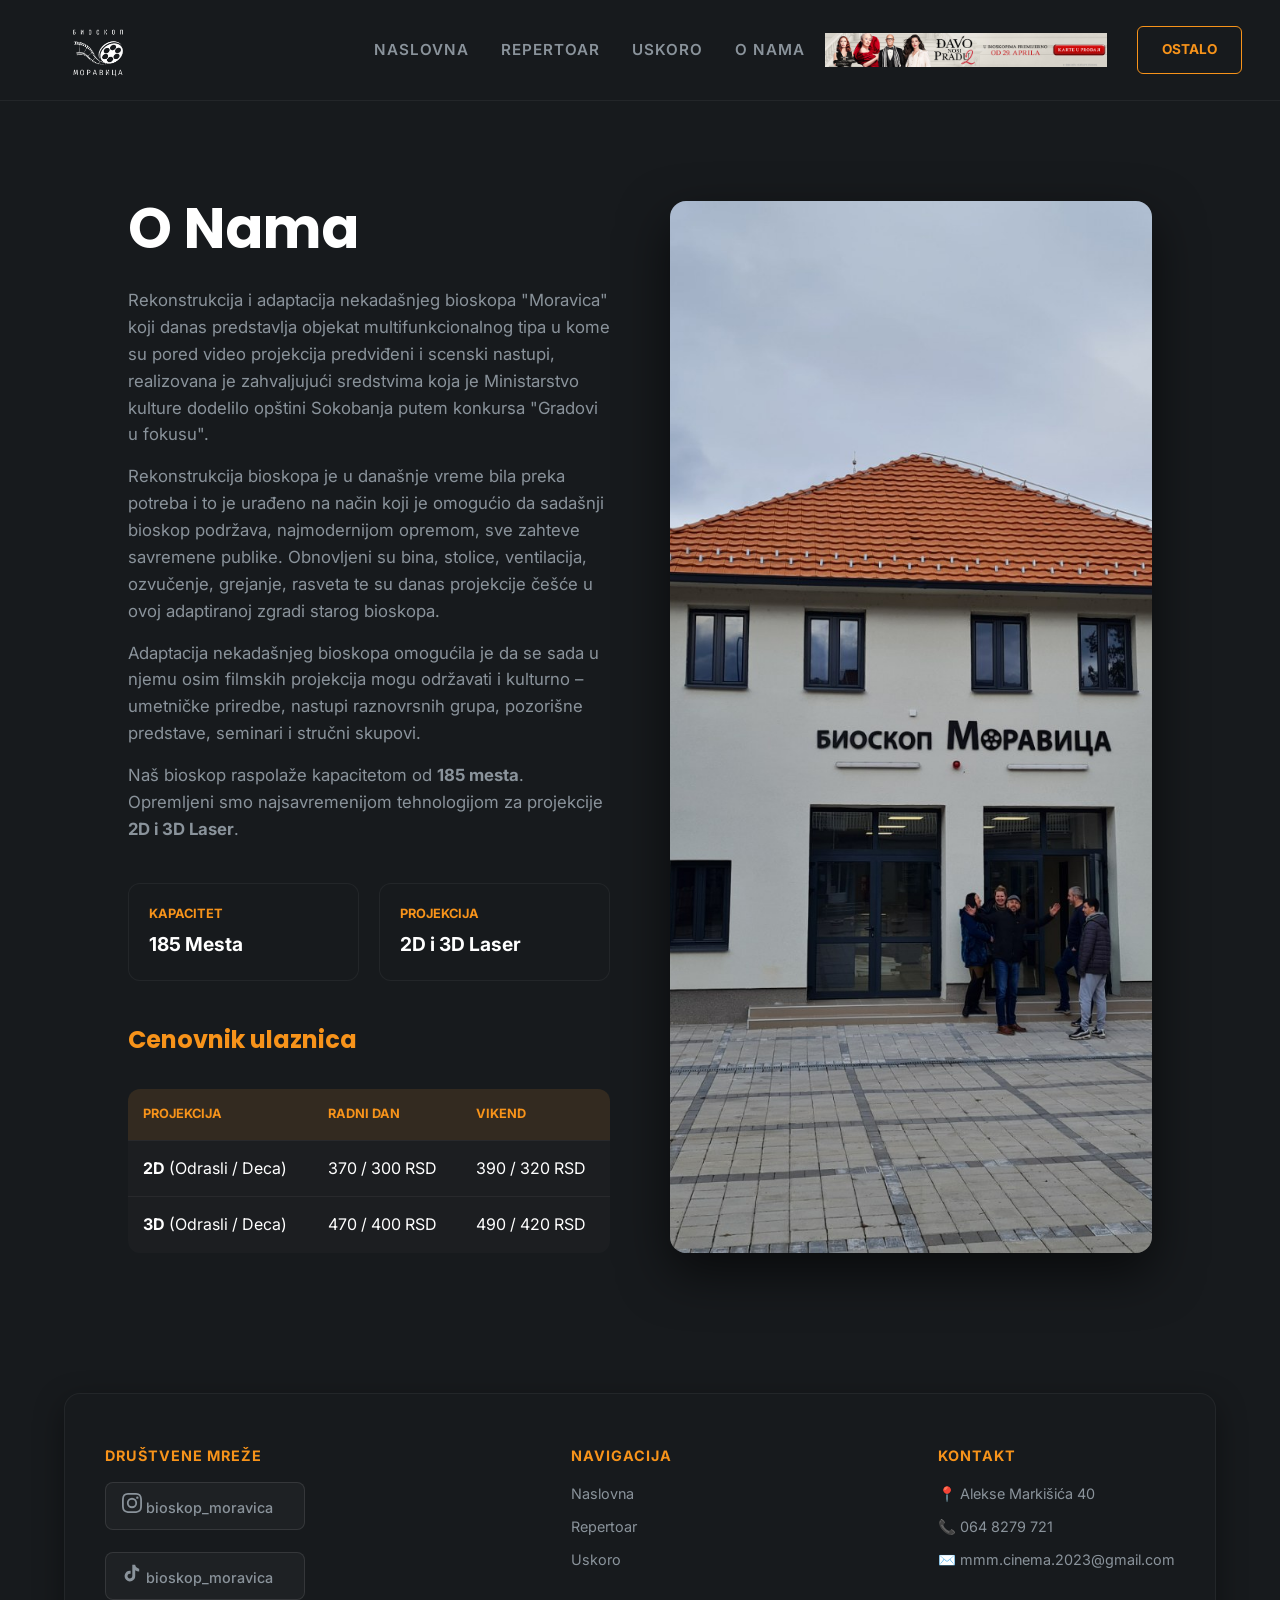
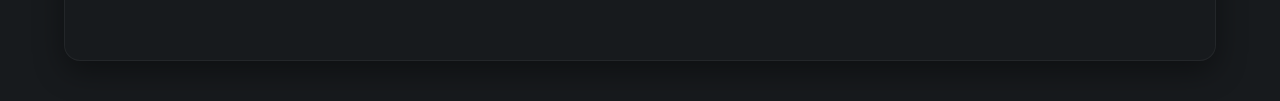
==== commit a3be7d20: "ostalo" ====
--- a/o-nama.html
+++ b/o-nama.html
@@ -16,9 +16,6 @@
             <a href="index.html" class="logo">
                 <img src="assets/logo.png" alt="Bioskop Moravica">
             </a>
-            <a href="uskoro.html#mortal" class="banner-link-left">
-                <img src="assets/baner-levi.jpg" class="nav-banner nav-banner-levi" alt="Mortal Kombat 2">
-            </a>
         </div>
 
         <ul class="nav-links" id="navLinks">
@@ -30,10 +27,10 @@
         </ul>
 
         <div class="nav-right-group">
-            <a href="repertoar.html#prada" class="banner-link-right">
+            <a href="repertoar.html#prada" style="display: flex; align-items: center;">
                 <img src="assets/baner-desni.jpg" class="nav-banner nav-banner-desni" alt="Đavo nosi Pradu 2">
             </a>
-            <a href="ostalo.html" class="btn-outline nav-btn-mobile-hide" style="color: var(--text-main); border-color: var(--text-main);">OSTALO</a>
+            <a href="ostalo.html" class="btn-outline nav-btn-mobile-hide">OSTALO</a>
         </div>
     </nav>
 
--- a/style.css
+++ b/style.css
@@ -1,6 +1,6 @@
 :root {
     --bg-dark: #101214;
-    --bg-card: #171A1D;
+    --bg-card: #171A1D; /* Glavna siva pozadina */
     --accent: #F7931A;
     --text-main: #FFFFFF;
     --text-muted: #8A939B;
@@ -17,61 +17,64 @@
     display: flex;
     justify-content: space-between;
     align-items: center;
-    padding: 15px 5%; 
+    padding: 10px 3%; /* Smanjen padding da bi sve stalo na ekran */
     background-color: var(--bg-card);
     border-bottom: 1px solid rgba(255, 255, 255, 0.05); 
     position: sticky; 
     top: 0; 
     z-index: 1000;
-}
-
-/* LEVA STRANA (Logo pa Baner) */
+    min-height: 100px; /* Dajemo mu prostora po visini da logo može da diše */
+}
+
+/* LEVA STRANA */
 .nav-left { 
     display: flex; 
     align-items: center; 
-    gap: 50px; /* VEĆI RAZMAK IZMEĐU LOGOA I BANERA */
+    gap: 50px; /* Veći razmak da se logo ne lepi za Mortal Kombat */
     flex: 1; 
 }
 .hamburger { display: none; flex-direction: column; gap: 5px; cursor: pointer; z-index: 2000; }
 .hamburger span { width: 25px; height: 3px; background-color: var(--text-main); border-radius: 2px; transition: 0.3s; }
 
-/* LOGO */
+/* === LOGO - MASIVAN I ZAKUCAN NA SILU === */
 .logo { display: block; cursor: pointer; z-index: 2000; text-decoration: none; flex-shrink: 0; }
 .logo-text { display: none !important; }
 .logo img { 
-    height: 75px !important; 
+    height: 80px !important; /* Osnovna visina */
+    transform: scale(1.6); /* UVEĆAVA GA ZA 60% NA SILU */
     width: auto !important; 
     display: block; 
     object-fit: contain;
-}
-
-/* BANERI (Fiksirana visina za oba da Prada ne bude niska) */
+    margin: 0 20px; /* Da ne gazi po baneru pored zbog uveličavanja */
+}
+
+/* === BANERI - ISTA VISINA, OGRANIČENA ŠIRINA === */
 .nav-banner {
-    height: 65px !important; 
+    height: 75px !important; /* OBA banera su sada masivna i visoka isto */
     width: auto;
-    max-width: 250px; 
+    max-width: 22vw !important; /* Prada više ne može da zauzme pola ekrana */
     object-fit: contain;
-    border-radius: 4px;
+    border-radius: 6px;
     margin: 0; 
     transition: transform 0.2s ease;
-    flex-shrink: 0; 
+    flex-shrink: 0; /* Ne sme brauzer da ih smanji */
 }
 .nav-banner:hover {
     transform: scale(1.05);
 }
-.banner-link-left, .banner-link-right { display: flex; align-items: center; }
 
 /* SREDINA (Linkovi) */
 .nav-links { 
     display: flex; 
     list-style: none; 
-    gap: 3vw; 
+    gap: 2.5vw; 
     justify-content: center; 
+    flex: 1.5; /* Dajemo im malo više prostora da se rašire */
     margin: 0;
     padding: 0;
 }
 .nav-links a { 
-    font-size: 0.9rem; 
+    font-size: 0.95rem; 
     font-weight: 600; 
     color: var(--text-muted); 
     transition: 0.3s; 
@@ -85,7 +88,7 @@
     display: flex;
     align-items: center;
     justify-content: flex-end; 
-    gap: 40px; 
+    gap: 30px; 
     flex: 1; 
 }
 
@@ -110,7 +113,7 @@
 .hero-buttons { display: flex; gap: 15px; margin-top: 10px; }
 
 /* === KARTICE I OSTALO === */
-.movie-grid { display: grid; grid-template-columns: repeat(auto-fill, minmax(280px, 1fr)); gap: 30px; }
+.movie-grid { display: grid; grid-template-columns: repeat(auto-fill, minmax(320px, 1fr)); gap: 30px; }
 
 .movie-card { 
     background-color: rgba(255,255,255,0.03); 
@@ -123,7 +126,12 @@
     height: 100% !important; 
 }
 .movie-card:hover { transform: scale(1.02); }
-.movie-card:target { border: 2px solid var(--accent) !important; transform: scale(1.03); animation: pulse-glow 2s infinite; }
+
+.movie-card:target {
+    border: 2px solid var(--accent) !important;
+    transform: scale(1.03);
+    animation: pulse-glow 2s infinite;
+}
 
 @keyframes pulse-glow {
     0% { box-shadow: 0 0 15px rgba(247, 147, 26, 0.3); }
@@ -131,9 +139,20 @@
     100% { box-shadow: 0 0 15px rgba(247, 147, 26, 0.3); }
 }
 
-.movie-card img { width: 100% !important; aspect-ratio: 2 / 3 !important; object-fit: cover !important; display: block !important; height: auto !important; }
-
-.card-content { padding: 15px 20px 20px 20px; display: flex !important; flex-direction: column !important; flex-grow: 1 !important; }
+.movie-card img { 
+    width: 100% !important; 
+    aspect-ratio: 2 / 3 !important; 
+    object-fit: cover !important; 
+    display: block !important; 
+    height: auto !important; 
+}
+
+.card-content { 
+    padding: 15px 20px 20px 20px; 
+    display: flex !important; 
+    flex-direction: column !important; 
+    flex-grow: 1 !important; 
+}
 .card-content h3 { font-family: var(--font-heading); font-size: 1.2rem; margin-bottom: 5px; }
 .card-content p { font-size: 0.85rem; color: var(--text-muted); margin-bottom: 15px; line-height: 1.4; }
 .genre { font-size: 0.75rem; color: var(--accent); display: block; margin-bottom: 10px; font-weight: 700; text-transform: uppercase;}
@@ -141,18 +160,26 @@
 .times span { background: rgba(255,255,255,0.05); padding: 5px 12px; border-radius: 4px; font-size: 0.8rem; border: 1px solid rgba(255,255,255,0.1); margin-right: 5px;}
 
 /* === USLUGE NA STRANICI OSTALO === */
-.service-card { background-color: var(--bg-card); border-radius: 12px; padding: 30px; border: 1px solid rgba(255,255,255,0.05); height: 100%; display: flex; flex-direction: column; }
-.service-card div[style*="size: 2rem"] { margin-bottom: 5px !important; }
-.service-card h3 { margin-bottom: 0px !important; }
+.service-card { 
+    background-color: var(--bg-card); 
+    border-radius: 12px; 
+    padding: 30px; 
+    border: 1px solid rgba(255,255,255,0.05); 
+    height: 100%; 
+    display: flex;
+    flex-direction: column;
+}
+.service-card div[style*="size: 2rem"] { margin-bottom: 10px !important; }
+.service-card h3 { margin-bottom: 5px !important; }
 .service-card .genre { margin-bottom: 15px !important; }
-
-/* FIX ZA SLIKE U USLUGAMA (Prirodna veličina da ne kvari rođendane) */
+.service-card p { margin-bottom: 20px !important; line-height: 1.6; }
+
 .service-card img { 
     width: 100% !important; 
-    height: auto !important; 
-    object-fit: contain !important; 
+    height: 200px !important; 
+    object-fit: cover !important; 
     border-radius: 8px; 
-    margin-top: 15px; 
+    margin-top: auto !important; 
     border: 1px solid rgba(255,255,255,0.1); 
 }
 
@@ -163,7 +190,7 @@
 .filter-group select { appearance: none; -webkit-appearance: none; background-color: #1A1D21; color: var(--text-main); border: 1px solid rgba(255,255,255,0.1); padding: 12px 15px; border-radius: 6px; font-family: var(--font-text); font-size: 0.95rem; outline: none; cursor: pointer; background-image: url("data:image/svg+xml;charset=US-ASCII,%3Csvg%20xmlns%3D%22http%3A%2F%2Fwww.w3.org%2F2000%2Fsvg%22%20width%3D%22292.4%22%20height%3D%22292.4%22%3E%3Cpath%20fill%3D%22%23F7931A%22%20d%3D%22M287%2069.4a17.6%2017.6%200%200%200-13-5.4H18.4c-5%200-9.3%201.8-12.9%205.4A17.6%2017.6%200%200%200%200%2082.2c0%205%201.8%209.3%205.4%2012.9l128%20127.9c3.6%203.6%207.8%205.4%2012.8%205.4s9.2-1.8%2012.8-5.4L287%2095c3.5-3.5%205.4-7.8%205.4-12.8%200-5-1.9-9.2-5.5-12.8z%22%2F%3E%3C%2Fsvg%3E"); background-repeat: no-repeat; background-position: right 15px top 50%; background-size: 12px auto; }
 .filter-group select option { background-color: #1A1D21; color: #fff; }
 
-/* === PARTNERI (ČISTO, BEZ POZADINE) === */
+/* === PARTNERI (UKLONJENE BELE KOCKE, GIGANTSKI LOGOJI) === */
 .partners-section { 
     padding: 60px 10%; 
     background-color: var(--bg-dark); 
@@ -173,7 +200,7 @@
     font-family: var(--font-heading); 
     font-size: 2rem; 
     color: var(--text-main); 
-    margin-bottom: 40px; 
+    margin-bottom: 50px; 
     text-align: center; 
     width: 100%;
 }
@@ -181,22 +208,26 @@
     display: flex; 
     justify-content: center; 
     align-items: center; 
-    gap: 80px; /* Veliki razmak */
+    gap: 60px; /* Dobar razmak između njih */
     flex-wrap: wrap; 
 }
 .partner-link { 
-    display: block; 
-    transition: transform 0.3s ease, opacity 0.3s ease; 
-    opacity: 0.9; 
-    background: transparent !important; /* UKLONJENA BELA POZADINA */
-    padding: 0;
-    border: none;
-}
-.partner-link:hover { transform: scale(1.1); opacity: 1; }
+    display: flex; 
+    justify-content: center;
+    align-items: center;
+    background-color: transparent !important; /* UBIO SAM BELU POZADINU */
+    padding: 10px;
+    border-radius: 0;
+    width: auto;
+    height: auto;
+    transition: transform 0.3s ease; 
+}
+.partner-link:hover { 
+    transform: scale(1.1); 
+}
 .partner-logo-img { 
-    height: 90px !important; 
-    width: auto; 
-    max-width: 250px; 
+    height: 130px !important; /* OGROOOMNI LOGOJI */
+    max-width: 100%; 
     object-fit: contain; 
 }
 
@@ -240,13 +271,13 @@
 .cena-tabela th { background: rgba(247, 147, 26, 0.1); color: var(--accent); text-transform: uppercase; font-size: 0.8rem; }
 .cena-tabela tr:last-child td { border-bottom: none; }
 
+/* KLJUČNO ZA POPRAVKU JS FILTERA */
 .skriveno { display: none !important; }
 
 /* === MOBILNA OPTIMIZACIJA === */
-@media (max-width: 1100px) {
-    .nav-left { gap: 20px; }
-    .nav-right-group { gap: 20px; }
+@media (max-width: 1200px) {
     .nav-banner-levi { display: none !important; } 
+    .nav-left { gap: 15px; }
 }
 
 @media (max-width: 800px) {
@@ -254,7 +285,8 @@
     .navbar { padding: 15px 5%; justify-content: space-between; }
     
     .nav-left { flex: 1; gap: 15px; }
-    .logo img { height: 60px !important; margin: 0; } 
+    /* Smanjen scale za mobilni */
+    .logo img { height: 60px !important; transform: scale(1.3); margin: 0 10px; } 
 
     .nav-links { position: fixed; top: 0; left: -100%; width: 250px; height: 100vh; background-color: #0c0d0f; flex-direction: column; justify-content: center; align-items: center; gap: 30px; transition: 0.4s ease-in-out; z-index: 1500; box-shadow: 10px 0 20px rgba(0,0,0,0.5); }
     .nav-links.active { left: 0; }
@@ -262,15 +294,15 @@
     .hamburger-only { display: block; }
     
     .nav-right-group { flex: 1; gap: 10px; justify-content: flex-end; }
-    .nav-banner-desni { max-width: 35vw; height: 45px !important; }
+    .nav-banner-desni { max-width: 35vw !important; height: 50px !important; }
     
     .hero { padding: 80px 5%; text-align: center; align-items: center; background-position: center; }
     .hero h1 { font-size: 2.8rem; }
     .hero-buttons { flex-direction: column; width: 100%; gap: 10px; }
     .hero-buttons a { width: 100%; margin: 0; }
     
-    .partner-logos { gap: 30px; }
-    .partner-logo-img { height: 50px !important; }
+    .partner-logos { gap: 40px; flex-direction: column; }
+    .partner-logo-img { height: 80px !important; }
 
     .map-section { padding: 50px 5% !important; }
     .map-container { width: 100%; overflow: hidden; }
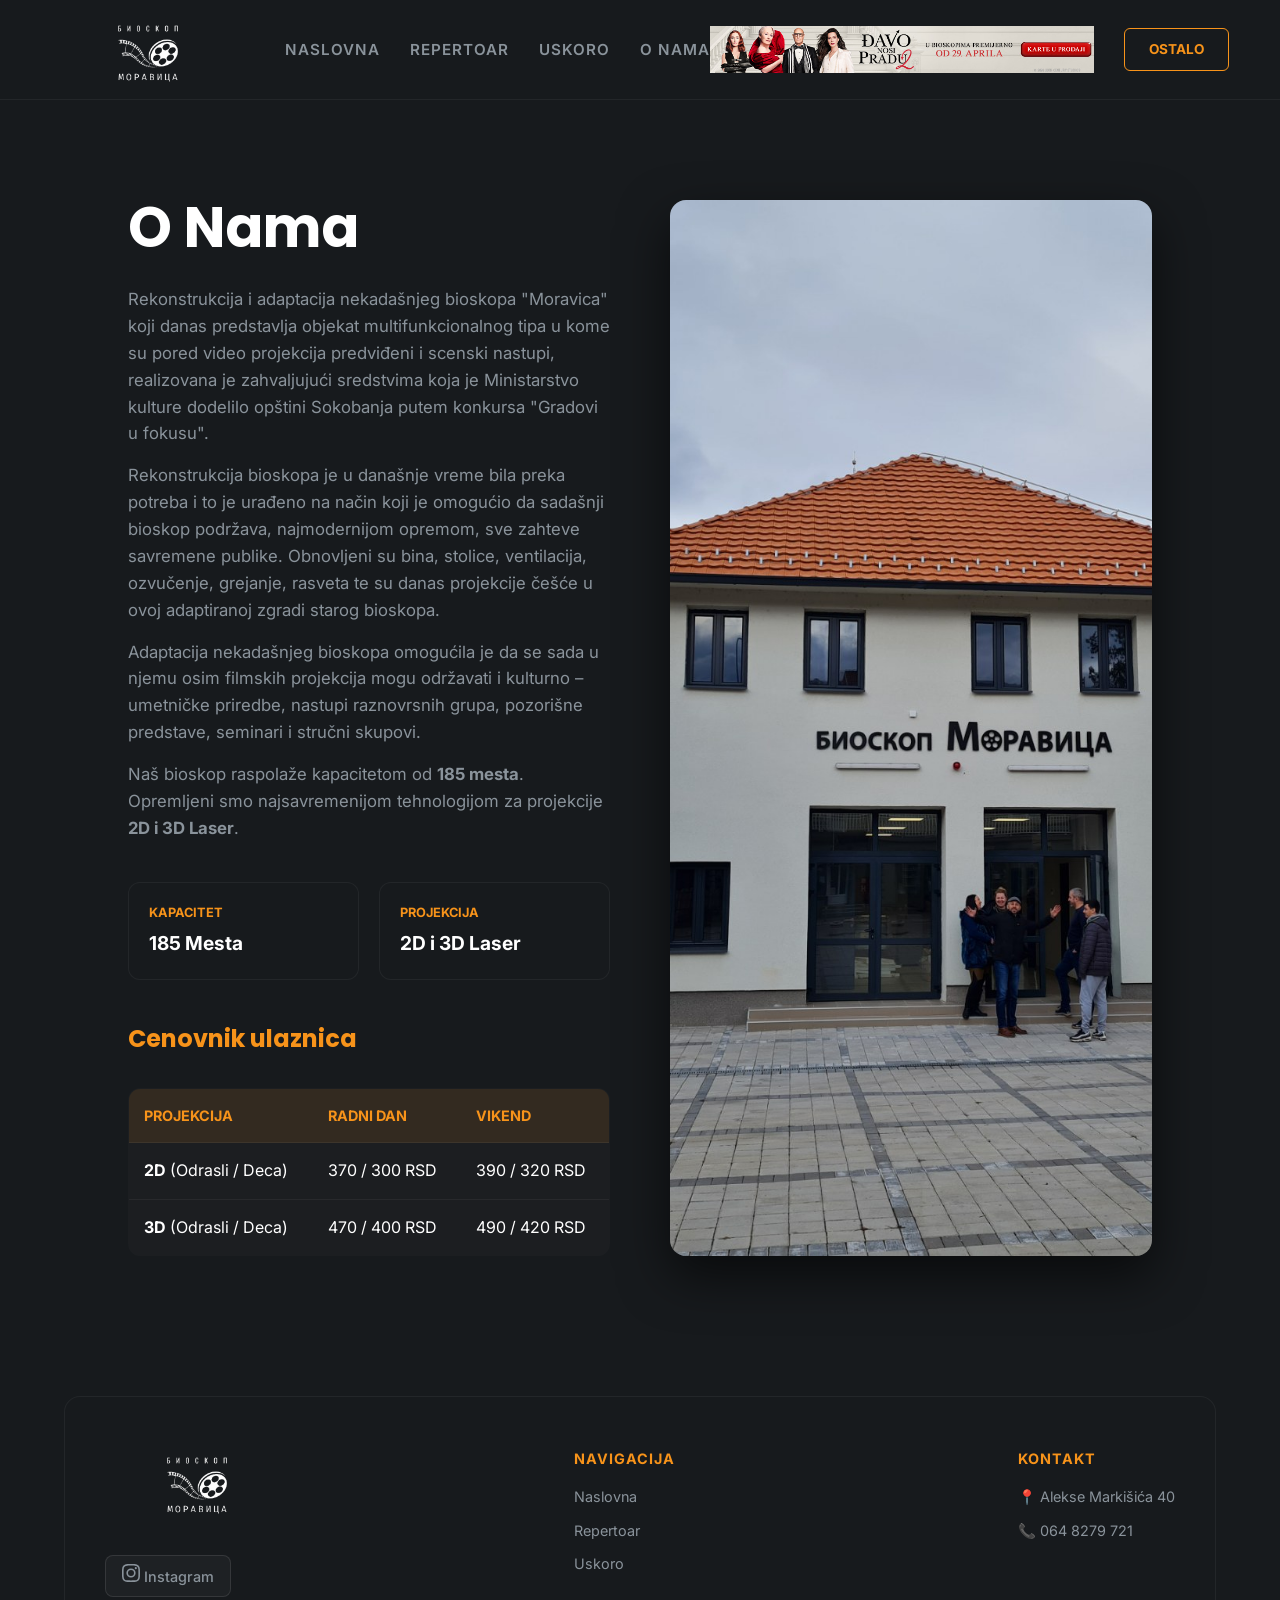
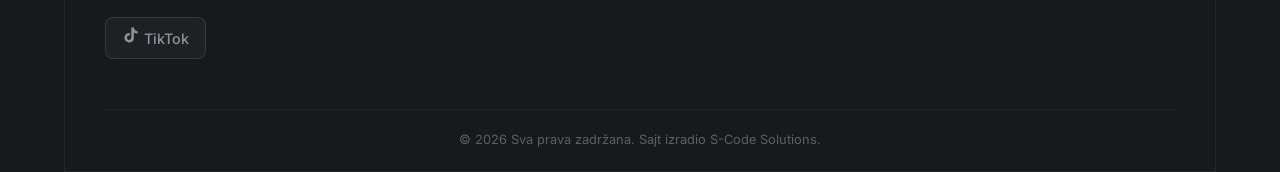
==== commit 98ae8bd6: "roddjenadn kartica" ====
--- a/o-nama.html
+++ b/o-nama.html
@@ -27,7 +27,7 @@
         </ul>
 
         <div class="nav-right-group">
-            <a href="repertoar.html#prada" style="display: flex; align-items: center;">
+            <a href="repertoar.html#prada" class="banner-link-right">
                 <img src="assets/baner-desni.jpg" class="nav-banner nav-banner-desni" alt="Đavo nosi Pradu 2">
             </a>
             <a href="ostalo.html" class="btn-outline nav-btn-mobile-hide">OSTALO</a>
@@ -91,22 +91,29 @@
     <footer class="footer">
         <div class="footer-grid">
             <div class="footer-col brand">
-                <h4>DRUŠTVENE MREŽE</h4>
+                <img src="assets/logo.png" alt="Moravica Logo">
                 <div class="social-buttons">
                     <a href="https://www.instagram.com/bioskop_moravica/" target="_blank" class="social-btn">
                         <svg viewBox="0 0 24 24"><path d="M12 2.163c3.204 0 3.584.012 4.85.07 3.252.148 4.771 1.691 4.919 4.919.058 1.265.069 1.645.069 4.849 0 3.205-.012 3.584-.069 4.849-.149 3.225-1.664 4.771-4.919 4.919-1.266.058-1.644.07-4.85.07-3.204 0-3.584-.012-4.849-.07-3.26-.149-4.771-1.699-4.919-4.92-.058-1.265-.07-1.644-.07-4.849 0-3.204.013-3.583.07-4.849.149-3.227 1.664-4.771 4.919-4.919 1.266-.057 1.645-.069 4.849-.069zM12 0C8.741 0 8.333.014 7.053.072 2.695.272.273 2.69.073 7.052.014 8.333 0 8.741 0 12c0 3.259.014 3.668.072 4.948.2 4.358 2.618 6.78 6.98 6.98C8.333 23.986 8.741 24 12 24c3.259 0 3.668-.014 4.948-.072 4.354-.2 6.782-2.618 6.979-6.98.059-1.28.073-1.689.073-4.948 0-3.259-.014-3.667-.072-4.947-.196-4.354-2.617-6.78-6.979-6.98C15.668.014 15.259 0 12 0zm0 5.838a6.162 6.162 0 100 12.324 6.162 6.162 0 000-12.324zM12 16a4 4 0 110-8 4 4 0 010 8zm6.406-11.845a1.44 1.44 0 100 2.881 1.44 1.44 0 000-2.881z"/></svg>
-                        bioskop_moravica
+                        Instagram
                     </a>
                     <a href="https://www.tiktok.com/@bioskop_moravica" target="_blank" class="social-btn">
                         <svg viewBox="0 0 24 24"><path d="M19.59 6.69a4.83 4.83 0 0 1-3.77-4.25V2h-3.45v13.67a2.89 2.89 0 0 1-5.2 1.74 2.89 2.89 0 0 1 2.31-4.64 2.93 2.93 0 0 1 .88.13V9.4a6.84 6.84 0 0 0-1-.05A6.33 6.33 0 0 0 5 20.1a6.34 6.34 0 0 0 10.86-4.43v-7a8.16 8.16 0 0 0 4.77 1.52v-3.4a4.85 4.85 0 0 1-1-.1z"/></svg>
-                        bioskop_moravica
+                        TikTok
                     </a>
                 </div>
             </div>
             <div class="footer-col links"><h4>NAVIGACIJA</h4><a href="index.html">Naslovna</a><a href="repertoar.html">Repertoar</a><a href="uskoro.html">Uskoro</a></div>
-            <div class="footer-col contact"><h4>KONTAKT</h4><p>📍 Alekse Markišića 40</p><p>📞 064 8279 721</p><p>✉️ mmm.cinema.2023@gmail.com</p></div>
+            <div class="footer-col contact"><h4>KONTAKT</h4><p>📍 Alekse Markišića 40</p><p>📞 064 8279 721</p></div>
         </div>
+        <div class="copyright-tekst">© 2026 Sva prava zadržana. Sajt izradio S-Code Solutions.</div>
     </footer>
-    <script>function toggleMenu() { document.getElementById("navLinks").classList.toggle("active"); }</script>
+
+    <script>
+        function toggleMenu() { document.getElementById("navLinks").classList.toggle("active"); }
+        /* Ako si na index.html, ovde dodaješ JS za slideRight i slideLeft */
+        /* Ako si na ostalo.html, ovde dodaješ JS za toggleRodjendan */
+        /* Ako si na repertoar.html, ovde dodaješ JS za primeniFiltere */
+    </script>
 </body>
 </html>
--- a/style.css
+++ b/style.css
@@ -1,6 +1,6 @@
 :root {
     --bg-dark: #101214;
-    --bg-card: #171A1D; /* Glavna siva pozadina */
+    --bg-card: #171A1D;
     --accent: #F7931A;
     --text-main: #FFFFFF;
     --text-muted: #8A939B;
@@ -12,126 +12,97 @@
 body { background-color: var(--bg-card); color: var(--text-main); font-family: var(--font-text); line-height: 1.6; overflow-x: hidden; }
 a { text-decoration: none; color: inherit; }
 
-/* === NAVIGACIJA === */
+/* === 1. NAVIGACIJA (SAVRŠENA SIMETRIJA) === */
 .navbar {
     display: flex;
     justify-content: space-between;
     align-items: center;
-    padding: 10px 3%; /* Smanjen padding da bi sve stalo na ekran */
+    padding: 10px 4%; 
     background-color: var(--bg-card);
     border-bottom: 1px solid rgba(255, 255, 255, 0.05); 
     position: sticky; 
     top: 0; 
     z-index: 1000;
-    min-height: 100px; /* Dajemo mu prostora po visini da logo može da diše */
-}
-
-/* LEVA STRANA */
+    min-height: 100px;
+}
+
+.hamburger { display: none; flex-direction: column; gap: 5px; cursor: pointer; z-index: 2000; }
+.hamburger span { width: 25px; height: 3px; background-color: var(--text-main); border-radius: 2px; transition: 0.3s; }
+
+/* LEVA STRANA (UVEĆAN LOGO ZBOG PROVIDNIH IVICA) */
 .nav-left { 
     display: flex; 
     align-items: center; 
-    gap: 50px; /* Veći razmak da se logo ne lepi za Mortal Kombat */
-    flex: 1; 
-}
-.hamburger { display: none; flex-direction: column; gap: 5px; cursor: pointer; z-index: 2000; }
-.hamburger span { width: 25px; height: 3px; background-color: var(--text-main); border-radius: 2px; transition: 0.3s; }
-
-/* === LOGO - MASIVAN I ZAKUCAN NA SILU === */
-.logo { display: block; cursor: pointer; z-index: 2000; text-decoration: none; flex-shrink: 0; }
+    flex: 1; /* Leva trećina ekrana */
+    justify-content: flex-start;
+}
+.logo { display: block; cursor: pointer; z-index: 2000; text-decoration: none; }
 .logo-text { display: none !important; }
 .logo img { 
-    height: 80px !important; /* Osnovna visina */
-    transform: scale(1.6); /* UVEĆAVA GA ZA 60% NA SILU */
+    height: 70px !important; 
     width: auto !important; 
     display: block; 
     object-fit: contain;
-    margin: 0 20px; /* Da ne gazi po baneru pored zbog uveličavanja */
-}
-
-/* === BANERI - ISTA VISINA, OGRANIČENA ŠIRINA === */
-.nav-banner {
-    height: 75px !important; /* OBA banera su sada masivna i visoka isto */
-    width: auto;
-    max-width: 22vw !important; /* Prada više ne može da zauzme pola ekrana */
-    object-fit: contain;
-    border-radius: 6px;
-    margin: 0; 
-    transition: transform 0.2s ease;
-    flex-shrink: 0; /* Ne sme brauzer da ih smanji */
-}
-.nav-banner:hover {
-    transform: scale(1.05);
-}
-
-/* SREDINA (Linkovi) */
+    transform: scale(2.2); /* NA SILU UVEĆAVA SLIKU */
+    transform-origin: left center; 
+    margin-left: 20px; /* Sprečava da iseče ivicu zbog uvećanja */
+}
+
+/* SREDINA (LINKOVI U MRTVOM CENTRU) */
 .nav-links { 
     display: flex; 
     list-style: none; 
-    gap: 2.5vw; 
+    gap: 30px; 
     justify-content: center; 
-    flex: 1.5; /* Dajemo im malo više prostora da se rašire */
+    flex: 1; /* Srednja trećina ekrana */
     margin: 0;
     padding: 0;
 }
-.nav-links a { 
-    font-size: 0.95rem; 
-    font-weight: 600; 
-    color: var(--text-muted); 
-    transition: 0.3s; 
-    letter-spacing: 1px;
-}
+.nav-links a { font-size: 0.95rem; font-weight: 600; color: var(--text-muted); transition: 0.3s; letter-spacing: 1px; white-space: nowrap;}
 .nav-links a:hover { color: var(--text-main); }
 .hamburger-only { display: none; }
 
-/* DESNA STRANA */
+/* DESNA STRANA (PRADA I OSTALO) */
 .nav-right-group {
     display: flex;
     align-items: center;
     justify-content: flex-end; 
-    gap: 30px; 
-    flex: 1; 
-}
-
-/* === DUGMAD === */
-.btn-outline { border: 1px solid var(--accent); padding: 12px 24px; border-radius: 6px; color: var(--accent); font-weight: 700; font-size: 0.85rem; transition: 0.3s; cursor: pointer; display: inline-block; white-space: nowrap; flex-shrink: 0;}
+    gap: 20px; 
+    flex: 1; /* Desna trećina ekrana */
+}
+.banner-link-right { display: flex; align-items: center; }
+.nav-banner-desni {
+    height: 60px !important; 
+    width: auto;
+    max-width: 30vw !important; /* Skalira se na manjem ekranu */
+    object-fit: contain;
+    border-radius: 6px;
+    margin: 0;
+    transition: transform 0.2s ease;
+}
+.nav-banner-desni:hover { transform: scale(1.05); }
+
+/* === 2. DUGMAD === */
+.btn-outline { border: 1px solid var(--accent); padding: 10px 24px; border-radius: 6px; color: var(--accent); font-weight: 700; font-size: 0.85rem; transition: 0.3s; cursor: pointer; display: inline-block; white-space: nowrap; flex-shrink: 0; background: transparent; margin-left: 10px;}
 .btn-outline:hover { background: var(--accent); color: var(--bg-dark); }
 .btn-primary { background: var(--accent); color: var(--bg-dark); padding: 12px 25px; border-radius: 6px; font-weight: 700; display: inline-block; text-align: center; border: none; cursor: pointer;}
 .btn-secondary { background: transparent; border: 1px solid rgba(255,255,255,0.4); color: var(--text-main); padding: 12px 25px; border-radius: 6px; font-weight: 700; display: inline-block; text-align: center;}
 #filterBtn { background-color: var(--accent) !important; color: var(--bg-dark) !important; border: none !important; box-shadow: 0 4px 15px rgba(247, 147, 26, 0.3); }
 
-/* === HERO SEKCIJA === */
-.hero {
-    padding: 120px 10%; 
-    display: flex; flex-direction: column; justify-content: center;
-    background-color: #111;
-    background-image: linear-gradient(to right, rgba(16,18,20,0.95) 10%, rgba(16,18,20,0.7) 50%, rgba(16,18,20,0.2) 100%), url('assets/bmsunutra.jpeg'); 
-    background-size: cover; background-position: center; 
-}
+/* === 3. HERO SEKCIJA === */
+.hero { padding: 120px 10%; display: flex; flex-direction: column; justify-content: center; background-color: #111; background-image: linear-gradient(to right, rgba(16,18,20,0.95) 10%, rgba(16,18,20,0.7) 50%, rgba(16,18,20,0.2) 100%), url('assets/bmsunutra.jpeg'); background-size: cover; background-position: center; }
 .hero h1 { font-family: var(--font-heading); font-size: clamp(3rem, 6vw, 4.5rem); line-height: 1.1; margin-bottom: 20px; font-weight: 800; }
 .hero h1 span { color: var(--accent); }
 .hero p { color: var(--text-muted); max-width: 550px; margin-bottom: 30px; font-size: 1.1rem; }
 .hero-buttons { display: flex; gap: 15px; margin-top: 10px; }
 
-/* === KARTICE I OSTALO === */
-.movie-grid { display: grid; grid-template-columns: repeat(auto-fill, minmax(320px, 1fr)); gap: 30px; }
-
-.movie-card { 
-    background-color: rgba(255,255,255,0.03); 
-    border-radius: 12px; 
-    overflow: hidden; 
-    border: 1px solid rgba(255,255,255,0.05); 
-    transition: transform 0.3s ease, box-shadow 0.3s ease; 
-    display: flex !important; 
-    flex-direction: column !important; 
-    height: 100% !important; 
-}
+/* === 4. GRIDOVI KARTICA === */
+.movie-grid { display: grid; grid-template-columns: repeat(auto-fill, minmax(280px, 1fr)); gap: 30px; }
+.services-grid { display: grid; grid-template-columns: repeat(auto-fill, minmax(350px, 1fr)); gap: 40px; }
+
+.movie-card { background-color: rgba(255,255,255,0.03); border-radius: 12px; overflow: hidden; border: 1px solid rgba(255,255,255,0.05); transition: transform 0.3s ease, box-shadow 0.3s ease; display: flex !important; flex-direction: column !important; height: 100% !important; }
 .movie-card:hover { transform: scale(1.02); }
-
-.movie-card:target {
-    border: 2px solid var(--accent) !important;
-    transform: scale(1.03);
-    animation: pulse-glow 2s infinite;
-}
+.movie-card:target { border: 2px solid var(--accent) !important; transform: scale(1.03); animation: pulse-glow 2s infinite; }
 
 @keyframes pulse-glow {
     0% { box-shadow: 0 0 15px rgba(247, 147, 26, 0.3); }
@@ -139,188 +110,121 @@
     100% { box-shadow: 0 0 15px rgba(247, 147, 26, 0.3); }
 }
 
-.movie-card img { 
-    width: 100% !important; 
-    aspect-ratio: 2 / 3 !important; 
-    object-fit: cover !important; 
-    display: block !important; 
-    height: auto !important; 
-}
-
-.card-content { 
-    padding: 15px 20px 20px 20px; 
-    display: flex !important; 
-    flex-direction: column !important; 
-    flex-grow: 1 !important; 
-}
+.movie-card img { width: 100% !important; aspect-ratio: 2 / 3 !important; object-fit: cover !important; display: block !important; height: auto !important; }
+.card-content { padding: 15px 20px 20px 20px; display: flex !important; flex-direction: column !important; flex-grow: 1 !important; }
 .card-content h3 { font-family: var(--font-heading); font-size: 1.2rem; margin-bottom: 5px; }
 .card-content p { font-size: 0.85rem; color: var(--text-muted); margin-bottom: 15px; line-height: 1.4; }
 .genre { font-size: 0.75rem; color: var(--accent); display: block; margin-bottom: 10px; font-weight: 700; text-transform: uppercase;}
 .card-content .times { margin-top: auto !important; }
 .times span { background: rgba(255,255,255,0.05); padding: 5px 12px; border-radius: 4px; font-size: 0.8rem; border: 1px solid rgba(255,255,255,0.1); margin-right: 5px;}
-
-/* === USLUGE NA STRANICI OSTALO === */
-.service-card { 
-    background-color: var(--bg-card); 
-    border-radius: 12px; 
-    padding: 30px; 
-    border: 1px solid rgba(255,255,255,0.05); 
-    height: 100%; 
-    display: flex;
-    flex-direction: column;
-}
-.service-card div[style*="size: 2rem"] { margin-bottom: 10px !important; }
-.service-card h3 { margin-bottom: 5px !important; }
-.service-card .genre { margin-bottom: 15px !important; }
-.service-card p { margin-bottom: 20px !important; line-height: 1.6; }
-
-.service-card img { 
+.rezervacija-info { display: flex; justify-content: space-between; align-items: center; margin-top: auto !important; margin-bottom: 15px; padding-top: 15px; border-top: 1px solid rgba(255,255,255,0.05); }
+.cena { font-weight: 800; color: var(--accent); font-size: 1.1rem; }
+.btn-rezervisi { background-color: var(--accent); color: var(--bg-dark); padding: 10px 0; text-align: center; border-radius: 6px; font-weight: 800; display: block; width: 100%; transition: transform 0.2s ease; }
+.btn-rezervisi:hover { background-color: #e08517; transform: scale(1.02); }
+
+/* === 5. KARTICE USLUGA (OSTALO) & ROĐENDAN === */
+.service-card { background-color: var(--bg-card); border-radius: 12px; padding: 30px; border: 1px solid rgba(255,255,255,0.05); height: 100%; display: flex; flex-direction: column; }
+.service-card h3 { font-family: var(--font-heading); font-size: 1.5rem; margin-bottom: 10px; }
+.service-card img { width: 100% !important; height: 250px; object-fit: cover; border-radius: 8px; margin-top: auto; border: 1px solid rgba(255,255,255,0.1); }
+
+/* OVO REŠAVA ROĐENDAN - BEZ SABIJANJA, PUNI ŠIRINU */
+.slika-rodjendan-full { 
     width: 100% !important; 
-    height: 200px !important; 
-    object-fit: cover !important; 
-    border-radius: 8px; 
-    margin-top: auto !important; 
-    border: 1px solid rgba(255,255,255,0.1); 
-}
-
-/* === FILTERI === */
-.filters-container { display: none; gap: 20px; margin-top: 20px; margin-bottom: 40px; background: rgba(255,255,255,0.03); padding: 25px; border-radius: 8px; flex-wrap: wrap; width: 100%; }
+    height: 250px !important; 
+    object-fit: cover !important; /* Ovo sprečava gnječenje slike */
+    object-position: center !important;
+    border-radius: 8px !important; 
+    margin: 15px 0 !important; 
+    display: block !important;
+}
+
+/* === 6. FILTERI === */
+.filters-container { display: none; gap: 20px; margin-top: 20px; margin-bottom: 40px; background: rgba(255,255,255,0.03); padding: 25px; border-radius: 8px; flex-wrap: wrap; width: 100%; border: 1px solid rgba(255,255,255,0.05);}
 .filter-group { display: flex; flex-direction: column; flex: 1; min-width: 200px; }
 .filter-group label { font-size: 0.75rem; color: var(--accent); margin-bottom: 8px; font-weight: 700; text-transform: uppercase; }
-.filter-group select { appearance: none; -webkit-appearance: none; background-color: #1A1D21; color: var(--text-main); border: 1px solid rgba(255,255,255,0.1); padding: 12px 15px; border-radius: 6px; font-family: var(--font-text); font-size: 0.95rem; outline: none; cursor: pointer; background-image: url("data:image/svg+xml;charset=US-ASCII,%3Csvg%20xmlns%3D%22http%3A%2F%2Fwww.w3.org%2F2000%2Fsvg%22%20width%3D%22292.4%22%20height%3D%22292.4%22%3E%3Cpath%20fill%3D%22%23F7931A%22%20d%3D%22M287%2069.4a17.6%2017.6%200%200%200-13-5.4H18.4c-5%200-9.3%201.8-12.9%205.4A17.6%2017.6%200%200%200%200%2082.2c0%205%201.8%209.3%205.4%2012.9l128%20127.9c3.6%203.6%207.8%205.4%2012.8%205.4s9.2-1.8%2012.8-5.4L287%2095c3.5-3.5%205.4-7.8%205.4-12.8%200-5-1.9-9.2-5.5-12.8z%22%2F%3E%3C%2Fsvg%3E"); background-repeat: no-repeat; background-position: right 15px top 50%; background-size: 12px auto; }
+.filter-group select { appearance: none; -webkit-appearance: none; background-color: #1A1D21; color: var(--text-main); border: 1px solid rgba(255,255,255,0.1); padding: 12px 15px; border-radius: 6px; font-family: var(--font-text); font-size: 0.95rem; outline: none; cursor: pointer; }
 .filter-group select option { background-color: #1A1D21; color: #fff; }
 
-/* === PARTNERI (UKLONJENE BELE KOCKE, GIGANTSKI LOGOJI) === */
-.partners-section { 
-    padding: 60px 10%; 
-    background-color: var(--bg-dark); 
-    border-top: 1px solid rgba(255, 255, 255, 0.05); 
-}
-.partners-section h3 { 
-    font-family: var(--font-heading); 
-    font-size: 2rem; 
-    color: var(--text-main); 
-    margin-bottom: 50px; 
-    text-align: center; 
-    width: 100%;
-}
-.partner-logos { 
-    display: flex; 
-    justify-content: center; 
-    align-items: center; 
-    gap: 60px; /* Dobar razmak između njih */
-    flex-wrap: wrap; 
-}
-.partner-link { 
-    display: flex; 
-    justify-content: center;
-    align-items: center;
-    background-color: transparent !important; /* UBIO SAM BELU POZADINU */
-    padding: 10px;
-    border-radius: 0;
-    width: auto;
-    height: auto;
-    transition: transform 0.3s ease; 
-}
-.partner-link:hover { 
-    transform: scale(1.1); 
-}
-.partner-logo-img { 
-    height: 130px !important; /* OGROOOMNI LOGOJI */
-    max-width: 100%; 
-    object-fit: contain; 
-}
-
-/* === MAPE === */
+/* === 7. TABELA ZA CENOVNIK === */
+.cenovnik-container { width: 100%; margin-top: 30px; overflow-x: auto; }
+.cena-tabela { width: 100%; border-collapse: collapse; background: rgba(255,255,255,0.02); border-radius: 12px; overflow: hidden; border: 1px solid rgba(255,255,255,0.05); }
+.cena-tabela th, .cena-tabela td { padding: 15px; text-align: left; border-bottom: 1px solid rgba(255,255,255,0.05); }
+.cena-tabela th { background: rgba(247, 147, 26, 0.1); color: var(--accent); text-transform: uppercase; font-size: 0.9rem; }
+.cena-tabela tr:last-child td { border-bottom: none; }
+
+/* === 8. PARTNERI SLAJDER === */
+.partners-section { padding: 80px 10%; background-color: var(--bg-dark); border-top: 1px solid rgba(255, 255, 255, 0.05); }
+.partners-section h3 { font-family: var(--font-heading); font-size: 2rem; color: var(--text-main); margin-bottom: 40px; text-align: center; }
+
+.slider-container { display: flex; align-items: center; justify-content: center; gap: 30px; width: 100%; }
+
+.slider-arrow { background: none !important; border: none !important; color: var(--text-main); font-size: 3.5rem; cursor: pointer; transition: transform 0.2s ease, color 0.2s ease; padding: 0 10px; }
+.slider-arrow:hover { transform: scale(1.3); color: var(--accent); }
+
+.slider-track-window { overflow: hidden; max-width: 350px; width: 100%; }
+.partner-logos { display: flex; align-items: center; justify-content: flex-start; gap: 50px; width: max-content; padding: 10px 0; }
+.partner-link { display: flex; justify-content: center; width: 350px; transition: transform 0.3s ease; opacity: 0.9; }
+.partner-link:hover { transform: scale(1.1); opacity: 1; }
+.partner-logo-img { height: 90px !important; width: auto; object-fit: contain; }
+
+/* === 9. MAPE === */
 .map-container { width: 100%; height: 400px !important; border-radius: 12px !important; overflow: hidden !important; border: 1px solid rgba(255,255,255,0.1) !important; display: flex !important; }
 .map-container iframe { width: 100% !important; height: 100% !important; border: none !important; display: block !important; }
 
-/* === REZERVACIJA DUGME === */
-.rezervacija-info { display: flex; justify-content: space-between; align-items: center; margin-top: auto !important; margin-bottom: 15px; padding-top: 15px; border-top: 1px solid rgba(255,255,255,0.05); }
-.cena { font-weight: 800; color: var(--accent); font-size: 1.1rem; }
-.btn-rezervisi { background-color: var(--accent); color: var(--bg-dark); padding: 10px 0; text-align: center; border-radius: 6px; font-weight: 800; display: block; width: 100%; transition: transform 0.2s ease, background-color 0.3s ease; }
-.btn-rezervisi:hover { background-color: #e08517; transform: scale(1.02); }
-
-/* === FUTER === */
-.footer { background-color: var(--bg-card); margin: 40px 5% 40px 5%; padding: 50px 40px; border-radius: 16px; border: 1px solid rgba(255, 255, 255, 0.05); box-shadow: 0 10px 30px rgba(0, 0, 0, 0.4); }
-.footer-grid { display: flex; justify-content: space-between; flex-wrap: wrap; gap: 30px; }
+/* === 10. FUTER (SREĐENE DRUŠTVENE MREŽE I VELIKI LOGO) === */
+.footer { background-color: var(--bg-card); margin: 40px 5% 0 5%; padding: 50px 40px 20px 40px; border-radius: 16px 16px 0 0; border: 1px solid rgba(255, 255, 255, 0.05); }
+.footer-grid { display: flex; justify-content: space-between; flex-wrap: wrap; gap: 30px; width: 100%; }
 .footer-col h4 { color: var(--accent); margin-bottom: 15px; font-size: 0.9rem; letter-spacing: 1px; }
 .footer-col a, .footer-col p { display: block; color: var(--text-muted); margin-bottom: 10px; font-size: 0.9rem; text-decoration: none; }
 .footer-col a:hover { color: var(--text-main); }
-.footer-col.brand h2 { font-family: var(--font-heading); font-size: 1.5rem; margin-bottom: 20px; color: var(--text-main); }
-.footer-col.brand img { height: 60px !important; width: auto; margin-bottom: 15px; }
-
-.social-buttons { display: flex; flex-direction: column; gap: 12px; margin-top: 5px; }
-.social-btn { display: flex; align-items: center; gap: 12px; background: rgba(255, 255, 255, 0.03); padding: 10px 16px; border: 1px solid rgba(255, 255, 255, 0.1); border-radius: 8px; color: var(--text-muted); text-decoration: none; transition: 0.3s; font-size: 0.9rem; font-weight: 500; width: 200px; }
+
+/* Futer Logo Uvećanje */
+.footer-col.brand img { 
+    height: 70px !important; 
+    width: auto; 
+    margin-bottom: 20px; 
+    transform: scale(2.2); 
+    transform-origin: left center; 
+    margin-left: 15px;
+}
+
+.social-buttons { display: flex; flex-direction: column; gap: 10px; margin-top: 10px; }
+.social-btn { display: inline-flex; align-items: center; gap: 10px; background: rgba(255, 255, 255, 0.03); padding: 8px 16px; border: 1px solid rgba(255, 255, 255, 0.1); border-radius: 8px; color: var(--text-muted); text-decoration: none; transition: 0.3s; font-size: 0.85rem; font-weight: 500; width: fit-content; }
 .social-btn:hover { background-color: var(--accent); color: var(--bg-dark); border-color: var(--accent); transform: translateY(-3px); }
-.social-btn svg { width: 20px; height: 20px; fill: currentColor; flex-shrink: 0; }
-
-.reviews-section { padding: 80px 10%; }
-.reviews-container { background-color: var(--bg-card); padding: 50px 40px; border-radius: 16px; border: 1px solid rgba(255, 255, 255, 0.05); box-shadow: 0 10px 30px rgba(0, 0, 0, 0.4); text-align: center; }
-.reviews-container h2 { font-family: var(--font-heading); font-size: 2.5rem; margin-bottom: 20px; color: var(--text-main); }
-.stars { font-size: 2rem; color: var(--accent); margin-bottom: 20px; }
-.reviews-container p { color: var(--text-muted); max-width: 600px; margin: 0 auto 30px auto; font-size: 1rem; }
-.btn-google { display: flex; align-items: center; justify-content: center; gap: 12px; background: rgba(255, 255, 255, 0.03); color: var(--accent); padding: 12px 24px; border-radius: 8px; font-weight: 700; font-size: 0.9rem; border: 1px solid rgba(255, 255, 255, 0.1); box-shadow: 0 4px 15px rgba(0, 0, 0, 0.3); cursor: pointer; transition: 0.3s; width: fit-content; margin: 0 auto; }
-.btn-google:hover { background-color: var(--accent); color: var(--bg-dark); border-color: var(--accent); transform: scale(1.02); }
-.btn-google svg { width: 18px; height: 18px; fill: currentColor; }
-
-/* Cenovnik Tabela */
-.cenovnik-container { width: 100%; margin-top: 30px; overflow-x: auto; }
-.cena-tabela { width: 100%; border-collapse: collapse; background: rgba(255,255,255,0.02); border-radius: 12px; overflow: hidden; }
-.cena-tabela th, .cena-tabela td { padding: 15px; text-align: left; border-bottom: 1px solid rgba(255,255,255,0.05); }
-.cena-tabela th { background: rgba(247, 147, 26, 0.1); color: var(--accent); text-transform: uppercase; font-size: 0.8rem; }
-.cena-tabela tr:last-child td { border-bottom: none; }
-
-/* KLJUČNO ZA POPRAVKU JS FILTERA */
+.social-btn svg { width: 18px; height: 18px; fill: currentColor; flex-shrink: 0; }
+
+.copyright-tekst { text-align: center; color: rgba(255, 255, 255, 0.3); font-size: 0.8rem; padding-top: 20px; margin-top: 40px; border-top: 1px solid rgba(255, 255, 255, 0.05); width: 100%; }
+
 .skriveno { display: none !important; }
 
-/* === MOBILNA OPTIMIZACIJA === */
-@media (max-width: 1200px) {
-    .nav-banner-levi { display: none !important; } 
-    .nav-left { gap: 15px; }
-}
-
-@media (max-width: 800px) {
+/* === 11. MOBILNA OPTIMIZACIJA === */
+@media (max-width: 1000px) {
     .hamburger { display: flex; }
-    .navbar { padding: 15px 5%; justify-content: space-between; }
-    
-    .nav-left { flex: 1; gap: 15px; }
-    /* Smanjen scale za mobilni */
-    .logo img { height: 60px !important; transform: scale(1.3); margin: 0 10px; } 
+    .navbar { padding: 15px 5%; justify-content: space-between; min-height: 80px;}
+    
+    .nav-left { flex: unset; }
+    .logo img { transform: scale(1.6); margin-left: 20px; height: 60px !important; } 
+    
+    .nav-banner-desni { max-width: 40vw !important; height: 50px !important; }
 
     .nav-links { position: fixed; top: 0; left: -100%; width: 250px; height: 100vh; background-color: #0c0d0f; flex-direction: column; justify-content: center; align-items: center; gap: 30px; transition: 0.4s ease-in-out; z-index: 1500; box-shadow: 10px 0 20px rgba(0,0,0,0.5); }
     .nav-links.active { left: 0; }
     .nav-btn-mobile-hide { display: none; }
     .hamburger-only { display: block; }
     
-    .nav-right-group { flex: 1; gap: 10px; justify-content: flex-end; }
-    .nav-banner-desni { max-width: 35vw !important; height: 50px !important; }
-    
-    .hero { padding: 80px 5%; text-align: center; align-items: center; background-position: center; }
+    .nav-right-group { gap: 10px; justify-content: flex-end; flex: 1; }
+    
+    .hero { padding: 80px 5%; text-align: center; }
     .hero h1 { font-size: 2.8rem; }
-    .hero-buttons { flex-direction: column; width: 100%; gap: 10px; }
-    .hero-buttons a { width: 100%; margin: 0; }
-    
-    .partner-logos { gap: 40px; flex-direction: column; }
-    .partner-logo-img { height: 80px !important; }
+    
+    .slider-arrow { font-size: 2.5rem; padding: 0 5px; }
+    .partner-logos { gap: 40px; }
+    .partner-logo-img { height: 70px !important; }
 
     .map-section { padding: 50px 5% !important; }
     .map-container { width: 100%; overflow: hidden; }
     iframe { width: 100% !important; height: 300px !important; }
-
+    
     .movie-grid { grid-template-columns: 1fr; gap: 20px; }
-    .movie-card img { height: 300px !important; }
-    
-    .filters-container { flex-direction: column; }
-    .filter-group { width: 100%; min-width: 100%; }
-
-    .footer { margin: 0 5% 20px 5%; padding: 40px 20px; }
-    .footer-grid { flex-direction: column; align-items: center; text-align: center; gap: 40px; }
-    .footer-col { display: flex; flex-direction: column; align-items: center; }
-    .social-buttons { align-items: center; }
-    .social-btn { justify-content: center; }
-    
-    .reviews-section { padding: 50px 5%; }
-    .reviews-container { padding: 40px 20px; }
-    .reviews-container h2 { font-size: 1.8rem; }
+    .services-grid { grid-template-columns: 1fr; gap: 20px; }
 }
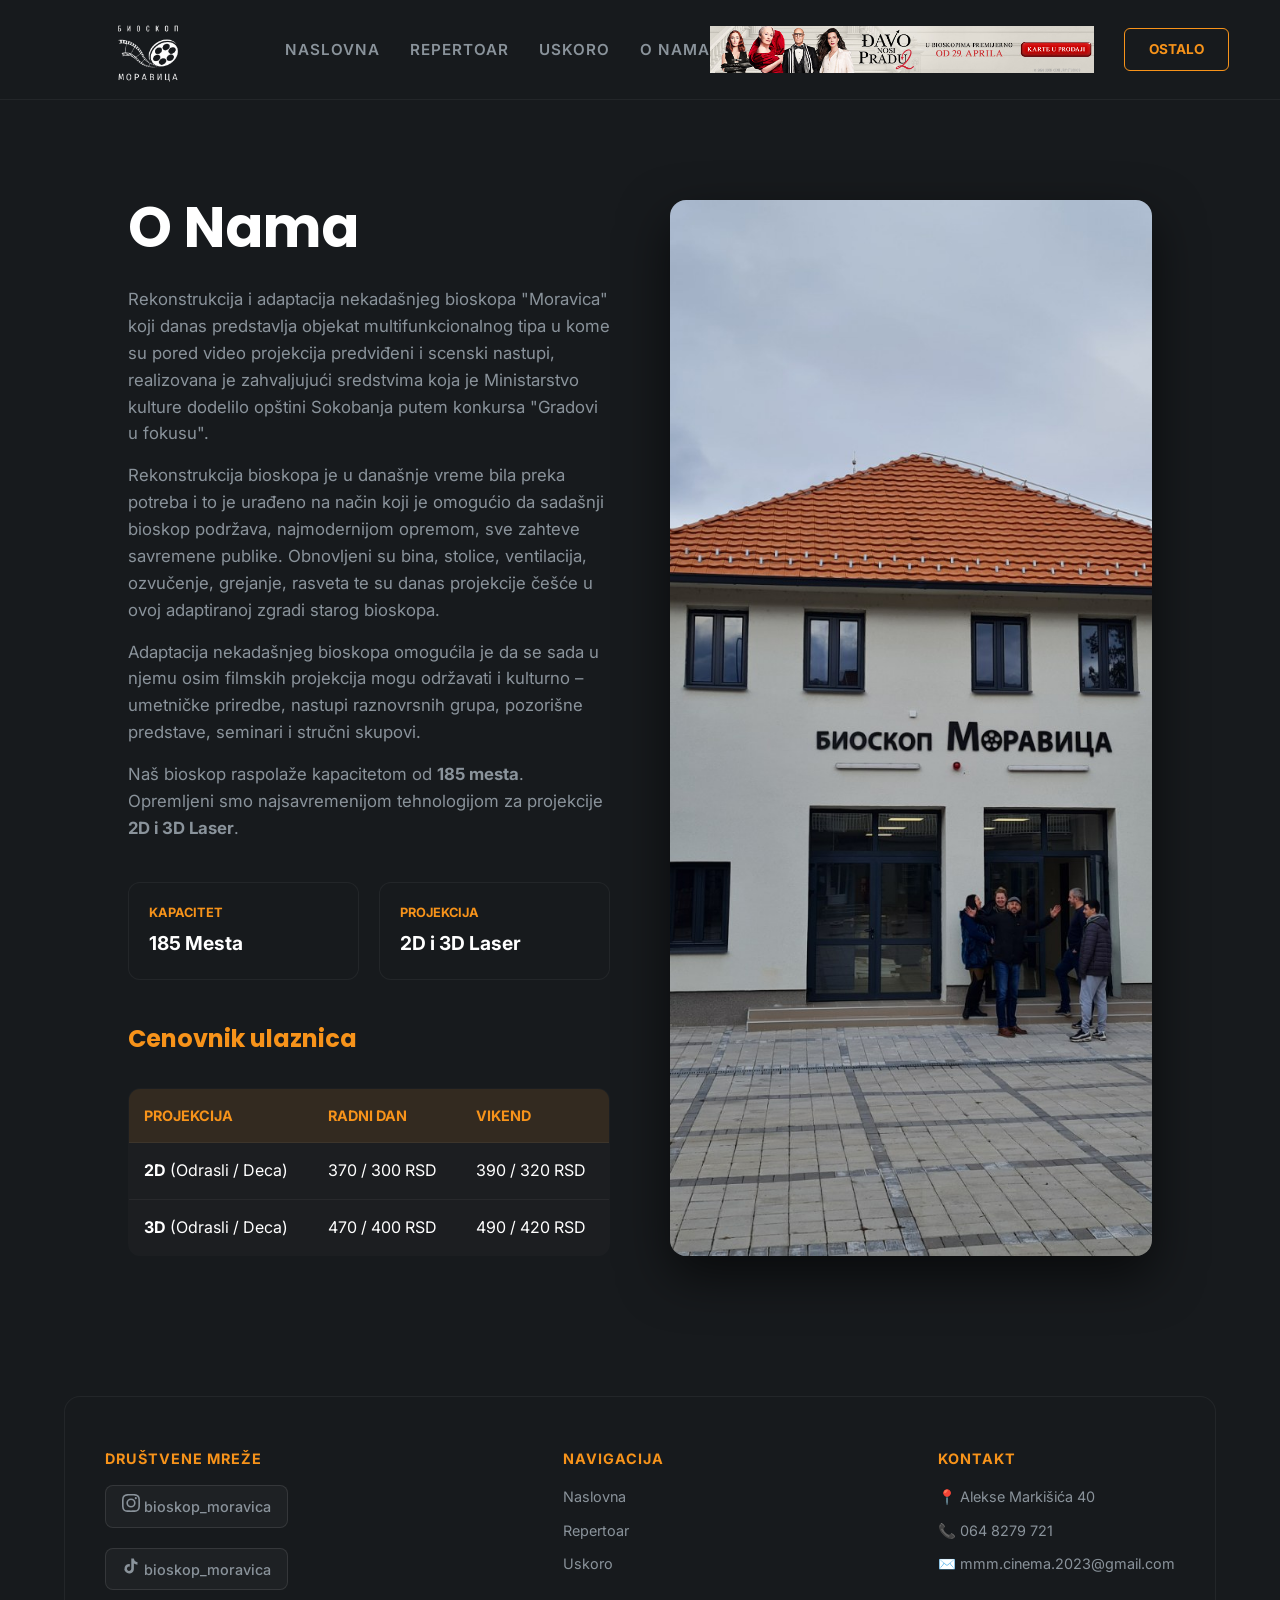
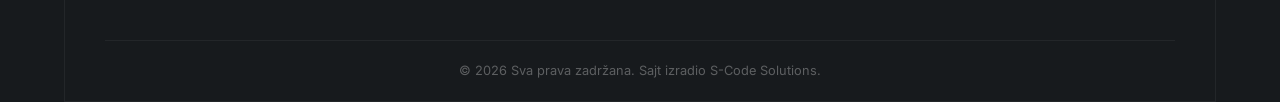
==== commit 28d72009: "footer popravljen" ====
--- a/o-nama.html
+++ b/o-nama.html
@@ -88,23 +88,33 @@
         </div>
     </section>
 
-    <footer class="footer">
+   <footer class="footer">
         <div class="footer-grid">
             <div class="footer-col brand">
-                <img src="assets/logo.png" alt="Moravica Logo">
+                <h4>DRUŠTVENE MREŽE</h4>
                 <div class="social-buttons">
                     <a href="https://www.instagram.com/bioskop_moravica/" target="_blank" class="social-btn">
                         <svg viewBox="0 0 24 24"><path d="M12 2.163c3.204 0 3.584.012 4.85.07 3.252.148 4.771 1.691 4.919 4.919.058 1.265.069 1.645.069 4.849 0 3.205-.012 3.584-.069 4.849-.149 3.225-1.664 4.771-4.919 4.919-1.266.058-1.644.07-4.85.07-3.204 0-3.584-.012-4.849-.07-3.26-.149-4.771-1.699-4.919-4.92-.058-1.265-.07-1.644-.07-4.849 0-3.204.013-3.583.07-4.849.149-3.227 1.664-4.771 4.919-4.919 1.266-.057 1.645-.069 4.849-.069zM12 0C8.741 0 8.333.014 7.053.072 2.695.272.273 2.69.073 7.052.014 8.333 0 8.741 0 12c0 3.259.014 3.668.072 4.948.2 4.358 2.618 6.78 6.98 6.98C8.333 23.986 8.741 24 12 24c3.259 0 3.668-.014 4.948-.072 4.354-.2 6.782-2.618 6.979-6.98.059-1.28.073-1.689.073-4.948 0-3.259-.014-3.667-.072-4.947-.196-4.354-2.617-6.78-6.979-6.98C15.668.014 15.259 0 12 0zm0 5.838a6.162 6.162 0 100 12.324 6.162 6.162 0 000-12.324zM12 16a4 4 0 110-8 4 4 0 010 8zm6.406-11.845a1.44 1.44 0 100 2.881 1.44 1.44 0 000-2.881z"/></svg>
-                        Instagram
+                        bioskop_moravica
                     </a>
                     <a href="https://www.tiktok.com/@bioskop_moravica" target="_blank" class="social-btn">
                         <svg viewBox="0 0 24 24"><path d="M19.59 6.69a4.83 4.83 0 0 1-3.77-4.25V2h-3.45v13.67a2.89 2.89 0 0 1-5.2 1.74 2.89 2.89 0 0 1 2.31-4.64 2.93 2.93 0 0 1 .88.13V9.4a6.84 6.84 0 0 0-1-.05A6.33 6.33 0 0 0 5 20.1a6.34 6.34 0 0 0 10.86-4.43v-7a8.16 8.16 0 0 0 4.77 1.52v-3.4a4.85 4.85 0 0 1-1-.1z"/></svg>
-                        TikTok
+                        bioskop_moravica
                     </a>
                 </div>
             </div>
-            <div class="footer-col links"><h4>NAVIGACIJA</h4><a href="index.html">Naslovna</a><a href="repertoar.html">Repertoar</a><a href="uskoro.html">Uskoro</a></div>
-            <div class="footer-col contact"><h4>KONTAKT</h4><p>📍 Alekse Markišića 40</p><p>📞 064 8279 721</p></div>
+            <div class="footer-col links">
+                <h4>NAVIGACIJA</h4>
+                <a href="index.html">Naslovna</a>
+                <a href="repertoar.html">Repertoar</a>
+                <a href="uskoro.html">Uskoro</a>
+            </div>
+            <div class="footer-col contact">
+                <h4>KONTAKT</h4>
+                <p>📍 Alekse Markišića 40</p>
+                <p>📞 064 8279 721</p>
+                <p>✉️ mmm.cinema.2023@gmail.com</p>
+            </div>
         </div>
         <div class="copyright-tekst">© 2026 Sva prava zadržana. Sajt izradio S-Code Solutions.</div>
     </footer>
--- a/style.css
+++ b/style.css
@@ -171,23 +171,13 @@
 .map-container { width: 100%; height: 400px !important; border-radius: 12px !important; overflow: hidden !important; border: 1px solid rgba(255,255,255,0.1) !important; display: flex !important; }
 .map-container iframe { width: 100% !important; height: 100% !important; border: none !important; display: block !important; }
 
-/* === 10. FUTER (SREĐENE DRUŠTVENE MREŽE I VELIKI LOGO) === */
+/* === 10. FUTER === */
 .footer { background-color: var(--bg-card); margin: 40px 5% 0 5%; padding: 50px 40px 20px 40px; border-radius: 16px 16px 0 0; border: 1px solid rgba(255, 255, 255, 0.05); }
 .footer-grid { display: flex; justify-content: space-between; flex-wrap: wrap; gap: 30px; width: 100%; }
 .footer-col h4 { color: var(--accent); margin-bottom: 15px; font-size: 0.9rem; letter-spacing: 1px; }
 .footer-col a, .footer-col p { display: block; color: var(--text-muted); margin-bottom: 10px; font-size: 0.9rem; text-decoration: none; }
 .footer-col a:hover { color: var(--text-main); }
 
-/* Futer Logo Uvećanje */
-.footer-col.brand img { 
-    height: 70px !important; 
-    width: auto; 
-    margin-bottom: 20px; 
-    transform: scale(2.2); 
-    transform-origin: left center; 
-    margin-left: 15px;
-}
-
 .social-buttons { display: flex; flex-direction: column; gap: 10px; margin-top: 10px; }
 .social-btn { display: inline-flex; align-items: center; gap: 10px; background: rgba(255, 255, 255, 0.03); padding: 8px 16px; border: 1px solid rgba(255, 255, 255, 0.1); border-radius: 8px; color: var(--text-muted); text-decoration: none; transition: 0.3s; font-size: 0.85rem; font-weight: 500; width: fit-content; }
 .social-btn:hover { background-color: var(--accent); color: var(--bg-dark); border-color: var(--accent); transform: translateY(-3px); }
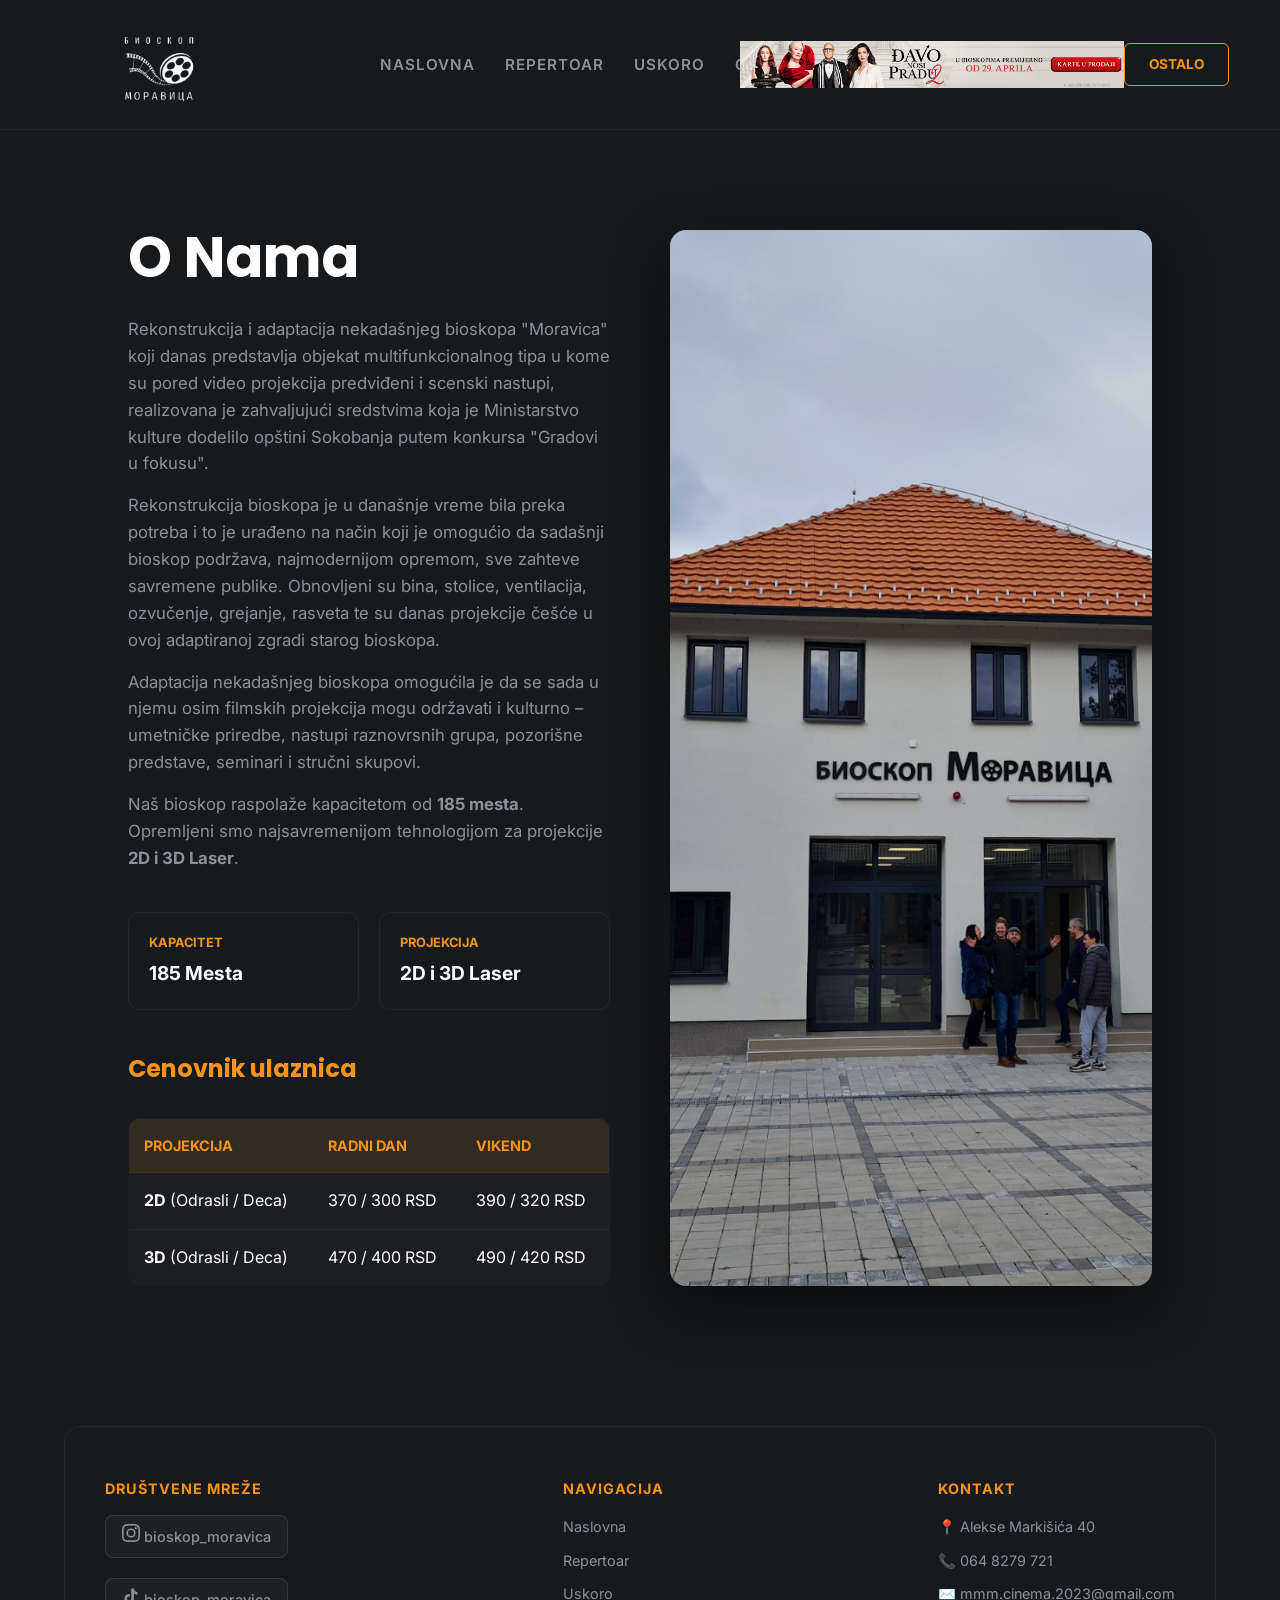
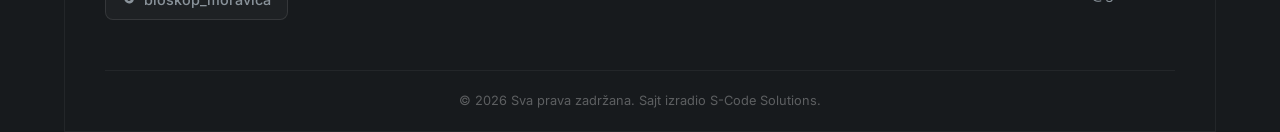
==== commit b276fd16: "mobilev2" ====
--- a/o-nama.html
+++ b/o-nama.html
@@ -120,7 +120,10 @@
     </footer>
 
     <script>
-        function toggleMenu() { document.getElementById("navLinks").classList.toggle("active"); }
+        function toggleMenu() { 
+    document.getElementById("navLinks").classList.toggle("active"); 
+    document.querySelector(".logo").classList.toggle("logo-sakriven");
+}
         /* Ako si na index.html, ovde dodaješ JS za slideRight i slideLeft */
         /* Ako si na ostalo.html, ovde dodaješ JS za toggleRodjendan */
         /* Ako si na repertoar.html, ovde dodaješ JS za primeniFiltere */
--- a/style.css
+++ b/style.css
@@ -23,29 +23,29 @@
     position: sticky; 
     top: 0; 
     z-index: 1000;
-    min-height: 100px;
+    min-height: 130px;
 }
 
 .hamburger { display: none; flex-direction: column; gap: 5px; cursor: pointer; z-index: 2000; }
 .hamburger span { width: 25px; height: 3px; background-color: var(--text-main); border-radius: 2px; transition: 0.3s; }
 
-/* LEVA STRANA (UVEĆAN LOGO ZBOG PROVIDNIH IVICA) */
+/* LEVA STRANA (LOGO) */
 .nav-left { 
     display: flex; 
     align-items: center; 
-    flex: 1; /* Leva trećina ekrana */
+    flex: 1; 
     justify-content: flex-start;
 }
 .logo { display: block; cursor: pointer; z-index: 2000; text-decoration: none; }
 .logo-text { display: none !important; }
 .logo img { 
-    height: 70px !important; 
+    height: 80px !important; 
     width: auto !important; 
     display: block; 
     object-fit: contain;
-    transform: scale(2.2); /* NA SILU UVEĆAVA SLIKU */
+    transform: scale(2.2); 
     transform-origin: left center; 
-    margin-left: 20px; /* Sprečava da iseče ivicu zbog uvećanja */
+    margin-left: 20px; 
 }
 
 /* SREDINA (LINKOVI U MRTVOM CENTRU) */
@@ -54,7 +54,7 @@
     list-style: none; 
     gap: 30px; 
     justify-content: center; 
-    flex: 1; /* Srednja trećina ekrana */
+    flex: 1; 
     margin: 0;
     padding: 0;
 }
@@ -62,19 +62,23 @@
 .nav-links a:hover { color: var(--text-main); }
 .hamburger-only { display: none; }
 
-/* DESNA STRANA (PRADA I OSTALO) */
+/* DESNA STRANA (PRADA BLIŽE SREDINI, OSTALO DESNO) */
 .nav-right-group {
     display: flex;
     align-items: center;
+    flex: 1; 
     justify-content: flex-end; 
-    gap: 20px; 
-    flex: 1; /* Desna trećina ekrana */
-}
-.banner-link-right { display: flex; align-items: center; }
+}
+.banner-link-right { 
+    display: flex; 
+    align-items: center; 
+    margin-left: -65px; /* OVO JE KLJUČ: Minus je gura kroz zid ulevo! */
+    margin-right: auto; 
+}
 .nav-banner-desni {
-    height: 60px !important; 
+    height: 65px !important; 
     width: auto;
-    max-width: 30vw !important; /* Skalira se na manjem ekranu */
+    max-width: 30vw !important; 
     object-fit: contain;
     border-radius: 6px;
     margin: 0;
@@ -82,8 +86,10 @@
 }
 .nav-banner-desni:hover { transform: scale(1.05); }
 
+.nav-right-group .btn-outline { margin-left: auto; }
+
 /* === 2. DUGMAD === */
-.btn-outline { border: 1px solid var(--accent); padding: 10px 24px; border-radius: 6px; color: var(--accent); font-weight: 700; font-size: 0.85rem; transition: 0.3s; cursor: pointer; display: inline-block; white-space: nowrap; flex-shrink: 0; background: transparent; margin-left: 10px;}
+.btn-outline { border: 1px solid var(--accent); padding: 10px 24px; border-radius: 6px; color: var(--accent); font-weight: 700; font-size: 0.85rem; transition: 0.3s; cursor: pointer; display: inline-block; white-space: nowrap; flex-shrink: 0; background: transparent;}
 .btn-outline:hover { background: var(--accent); color: var(--bg-dark); }
 .btn-primary { background: var(--accent); color: var(--bg-dark); padding: 12px 25px; border-radius: 6px; font-weight: 700; display: inline-block; text-align: center; border: none; cursor: pointer;}
 .btn-secondary { background: transparent; border: 1px solid rgba(255,255,255,0.4); color: var(--text-main); padding: 12px 25px; border-radius: 6px; font-weight: 700; display: inline-block; text-align: center;}
@@ -98,6 +104,8 @@
 
 /* === 4. GRIDOVI KARTICA === */
 .movie-grid { display: grid; grid-template-columns: repeat(auto-fill, minmax(280px, 1fr)); gap: 30px; }
+
+/* UKLONJEN align-items: start; KAKO BI SVE KARTICE BILE ISTE VISINE */
 .services-grid { display: grid; grid-template-columns: repeat(auto-fill, minmax(350px, 1fr)); gap: 40px; }
 
 .movie-card { background-color: rgba(255,255,255,0.03); border-radius: 12px; overflow: hidden; border: 1px solid rgba(255,255,255,0.05); transition: transform 0.3s ease, box-shadow 0.3s ease; display: flex !important; flex-direction: column !important; height: 100% !important; }
@@ -122,18 +130,16 @@
 .btn-rezervisi { background-color: var(--accent); color: var(--bg-dark); padding: 10px 0; text-align: center; border-radius: 6px; font-weight: 800; display: block; width: 100%; transition: transform 0.2s ease; }
 .btn-rezervisi:hover { background-color: #e08517; transform: scale(1.02); }
 
-/* === 5. KARTICE USLUGA (OSTALO) & ROĐENDAN === */
+/* === 5. KARTICE USLUGA (OSTALO) === */
 .service-card { background-color: var(--bg-card); border-radius: 12px; padding: 30px; border: 1px solid rgba(255,255,255,0.05); height: 100%; display: flex; flex-direction: column; }
 .service-card h3 { font-family: var(--font-heading); font-size: 1.5rem; margin-bottom: 10px; }
 .service-card img { width: 100% !important; height: 250px; object-fit: cover; border-radius: 8px; margin-top: auto; border: 1px solid rgba(255,255,255,0.1); }
 
-/* OVO REŠAVA ROĐENDAN - BEZ SABIJANJA, PUNI ŠIRINU */
 .slika-rodjendan-full { 
     width: 100% !important; 
-    height: 250px !important; 
-    object-fit: cover !important; /* Ovo sprečava gnječenje slike */
-    object-position: center !important;
-    border-radius: 8px !important; 
+    height: auto !important; 
+    object-fit: contain !important; 
+    border-radius: 12px !important; 
     margin: 15px 0 !important; 
     display: block !important;
 }
@@ -152,20 +158,22 @@
 .cena-tabela th { background: rgba(247, 147, 26, 0.1); color: var(--accent); text-transform: uppercase; font-size: 0.9rem; }
 .cena-tabela tr:last-child td { border-bottom: none; }
 
-/* === 8. PARTNERI SLAJDER === */
+/* === 8. PARTNERI SLAJDER (UVEĆANI LOGOTIPI, STRELICE NA IVICAMA) === */
 .partners-section { padding: 80px 10%; background-color: var(--bg-dark); border-top: 1px solid rgba(255, 255, 255, 0.05); }
 .partners-section h3 { font-family: var(--font-heading); font-size: 2rem; color: var(--text-main); margin-bottom: 40px; text-align: center; }
 
-.slider-container { display: flex; align-items: center; justify-content: center; gap: 30px; width: 100%; }
-
-.slider-arrow { background: none !important; border: none !important; color: var(--text-main); font-size: 3.5rem; cursor: pointer; transition: transform 0.2s ease, color 0.2s ease; padding: 0 10px; }
+.slider-container { display: flex; align-items: center; justify-content: space-between; max-width: 1100px; margin: 0 auto; width: 100%; }
+
+.slider-arrow { background: none !important; border: none !important; color: var(--text-main); font-size: 3.5rem; cursor: pointer; transition: transform 0.2s ease, color 0.2s ease; padding: 0 20px; }
 .slider-arrow:hover { transform: scale(1.3); color: var(--accent); }
 
-.slider-track-window { overflow: hidden; max-width: 350px; width: 100%; }
-.partner-logos { display: flex; align-items: center; justify-content: flex-start; gap: 50px; width: max-content; padding: 10px 0; }
-.partner-link { display: flex; justify-content: center; width: 350px; transition: transform 0.3s ease; opacity: 0.9; }
+.slider-track-window { overflow: hidden; max-width: 400px; width: 100%; margin: 0 auto; }
+.partner-logos { display: flex; align-items: center; justify-content: flex-start; width: max-content; padding: 20px 0; gap: 0; }
+.partner-link { display: flex; justify-content: center; width: 400px; flex-shrink: 0; transition: transform 0.3s ease; opacity: 0.9; }
 .partner-link:hover { transform: scale(1.1); opacity: 1; }
-.partner-logo-img { height: 90px !important; width: auto; object-fit: contain; }
+
+/* ZNATNO UVEĆAN LOGO PARTNERA (Vraćeno na 130px) */
+.partner-logo-img { height: 130px !important; width: auto; object-fit: contain; }
 
 /* === 9. MAPE === */
 .map-container { width: 100%; height: 400px !important; border-radius: 12px !important; overflow: hidden !important; border: 1px solid rgba(255,255,255,0.1) !important; display: flex !important; }
@@ -178,6 +186,8 @@
 .footer-col a, .footer-col p { display: block; color: var(--text-muted); margin-bottom: 10px; font-size: 0.9rem; text-decoration: none; }
 .footer-col a:hover { color: var(--text-main); }
 
+.footer-col.brand img { height: 70px !important; width: auto; margin-bottom: 20px; transform: scale(2.2); transform-origin: left center; margin-left: 15px; }
+
 .social-buttons { display: flex; flex-direction: column; gap: 10px; margin-top: 10px; }
 .social-btn { display: inline-flex; align-items: center; gap: 10px; background: rgba(255, 255, 255, 0.03); padding: 8px 16px; border: 1px solid rgba(255, 255, 255, 0.1); border-radius: 8px; color: var(--text-muted); text-decoration: none; transition: 0.3s; font-size: 0.85rem; font-weight: 500; width: fit-content; }
 .social-btn:hover { background-color: var(--accent); color: var(--bg-dark); border-color: var(--accent); transform: translateY(-3px); }
@@ -187,17 +197,24 @@
 
 .skriveno { display: none !important; }
 
-/* === 11. MOBILNA OPTIMIZACIJA === */
+/* === 11. MOBILNA OPTIMIZACIJA (Samo za telefone!) === */
 @media (max-width: 1000px) {
     .hamburger { display: flex; }
     .navbar { padding: 15px 5%; justify-content: space-between; min-height: 80px;}
     
     .nav-left { flex: unset; }
-    .logo img { transform: scale(1.6); margin-left: 20px; height: 60px !important; } 
-    
-    .nav-banner-desni { max-width: 40vw !important; height: 50px !important; }
-
-    .nav-links { position: fixed; top: 0; left: -100%; width: 250px; height: 100vh; background-color: #0c0d0f; flex-direction: column; justify-content: center; align-items: center; gap: 30px; transition: 0.4s ease-in-out; z-index: 1500; box-shadow: 10px 0 20px rgba(0,0,0,0.5); }
+    
+    /* GIGANTSKI LOGO NA TELEFONU */
+    .logo img { transform: scale(2); margin-left: 25px; height: 60px !important; } 
+    
+    /* GIGANTSKA PRADA NA TELEFONU */
+    .banner-link-right { margin-left: auto !important; margin-right: 0 !important; }
+    .nav-banner-desni { max-width: 45vw !important; height: 60px !important; }
+
+    /* KADA SE MENI OTVORI, LOGO SE SAKRIJE */
+    .logo-sakriven { display: none !important; }
+
+    .nav-links { position: fixed; top: 0; left: -100%; width: 250px; height: 100vh; background-color: #0c0d0f; flex-direction: column; justify-content: center; align-items: center; gap: 30px; transition: 0.4s ease-in-out; z-index: 1500; box-shadow: 10px 0 20px rgba(0,0,0,0.5); margin: 0 !important; }
     .nav-links.active { left: 0; }
     .nav-btn-mobile-hide { display: none; }
     .hamburger-only { display: block; }
@@ -208,8 +225,9 @@
     .hero h1 { font-size: 2.8rem; }
     
     .slider-arrow { font-size: 2.5rem; padding: 0 5px; }
-    .partner-logos { gap: 40px; }
-    .partner-logo-img { height: 70px !important; }
+    .slider-track-window { max-width: 230px !important; } 
+    .partner-link { width: 230px !important; } 
+    .partner-logo-img { height: 70px !important; width: 100% !important; object-fit: contain; } 
 
     .map-section { padding: 50px 5% !important; }
     .map-container { width: 100%; overflow: hidden; }
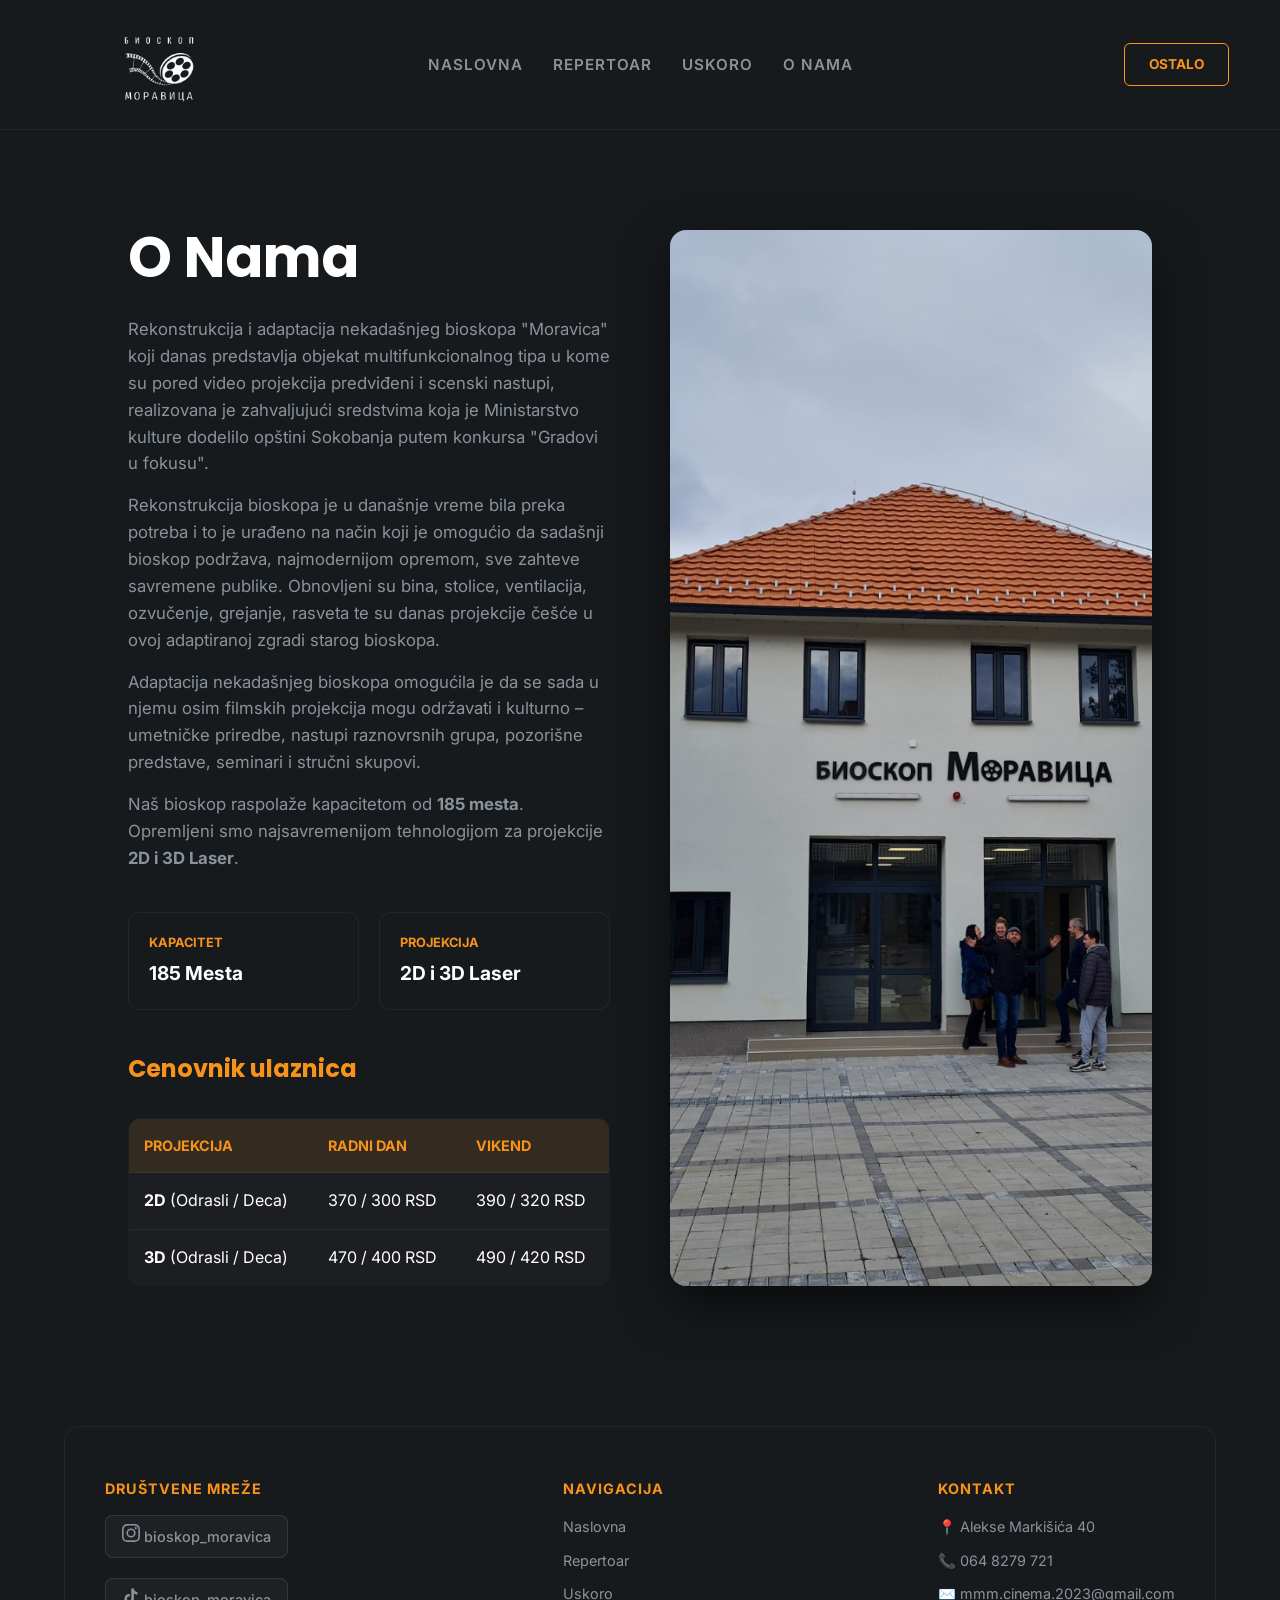
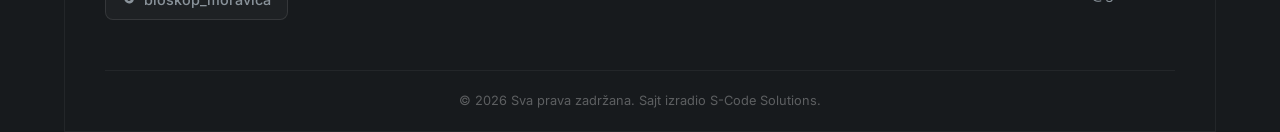
==== commit b0f0e981: "potpuno izbirsana prada" ====
--- a/o-nama.html
+++ b/o-nama.html
@@ -27,9 +27,6 @@
         </ul>
 
         <div class="nav-right-group">
-            <a href="repertoar.html#prada" class="banner-link-right">
-                <img src="assets/baner-desni.jpg" class="nav-banner nav-banner-desni" alt="Đavo nosi Pradu 2">
-            </a>
             <a href="ostalo.html" class="btn-outline nav-btn-mobile-hide">OSTALO</a>
         </div>
     </nav>
@@ -121,12 +118,51 @@
 
     <script>
         function toggleMenu() { 
-    document.getElementById("navLinks").classList.toggle("active"); 
-    document.querySelector(".logo").classList.toggle("logo-sakriven");
-}
-        /* Ako si na index.html, ovde dodaješ JS za slideRight i slideLeft */
-        /* Ako si na ostalo.html, ovde dodaješ JS za toggleRodjendan */
-        /* Ako si na repertoar.html, ovde dodaješ JS za primeniFiltere */
+            document.getElementById("navLinks").classList.toggle("active"); 
+        }
+
+        // DRAG AND DROP ZA MENI
+        const navList = document.getElementById('navLinks');
+        let draggedItem = null;
+
+        navList.querySelectorAll('li').forEach(li => {
+            li.draggable = true;
+            li.style.cursor = 'grab';
+
+            li.addEventListener('dragstart', function(e) {
+                draggedItem = this;
+                setTimeout(() => this.style.opacity = '0.5', 0);
+            });
+
+            li.addEventListener('dragend', function() {
+                setTimeout(() => {
+                    this.style.opacity = '1';
+                    draggedItem = null;
+                }, 0);
+            });
+
+            li.addEventListener('dragover', function(e) {
+                e.preventDefault(); 
+            });
+
+            li.addEventListener('dragenter', function(e) {
+                e.preventDefault();
+            });
+
+            li.addEventListener('drop', function(e) {
+                if (this !== draggedItem) {
+                    let allItems = Array.from(navList.children);
+                    let draggedIndex = allItems.indexOf(draggedItem);
+                    let targetIndex = allItems.indexOf(this);
+                    
+                    if (draggedIndex < targetIndex) {
+                        this.after(draggedItem);
+                    } else {
+                        this.before(draggedItem);
+                    }
+                }
+            });
+        });
     </script>
 </body>
 </html>
--- a/style.css
+++ b/style.css
@@ -197,42 +197,58 @@
 
 .skriveno { display: none !important; }
 
-/* === 11. MOBILNA OPTIMIZACIJA (Samo za telefone!) === */
+/* === 11. MOBILNA OPTIMIZACIJA (SAMO TELEFON) === */
 @media (max-width: 1000px) {
-    .hamburger { display: flex; }
-    .navbar { padding: 15px 5%; justify-content: space-between; min-height: 80px;}
+    .navbar { 
+        padding: 10px 5%; 
+        justify-content: flex-start; 
+        min-height: 80px; 
+        display: flex;
+        align-items: center;
+    }
     
-    .nav-left { flex: unset; }
-    
-    /* GIGANTSKI LOGO NA TELEFONU */
-    .logo img { transform: scale(2); margin-left: 25px; height: 60px !important; } 
-    
-    /* GIGANTSKA PRADA NA TELEFONU */
-    .banner-link-right { margin-left: auto !important; margin-right: 0 !important; }
-    .nav-banner-desni { max-width: 45vw !important; height: 60px !important; }
-
-    /* KADA SE MENI OTVORI, LOGO SE SAKRIJE */
-    .logo-sakriven { display: none !important; }
-
-    .nav-links { position: fixed; top: 0; left: -100%; width: 250px; height: 100vh; background-color: #0c0d0f; flex-direction: column; justify-content: center; align-items: center; gap: 30px; transition: 0.4s ease-in-out; z-index: 1500; box-shadow: 10px 0 20px rgba(0,0,0,0.5); margin: 0 !important; }
+    .nav-left { 
+        display: flex; 
+        align-items: center; 
+        gap: 20px; 
+        width: 100%;
+    }
+
+    .hamburger { display: flex; margin: 0; }
+
+    /* LOGO MORAVICA - Dodatno povećan */
+    .logo { margin: 0; }
+    .logo img { 
+        transform: scale(1.9); /* OVO GA JE POVEĆALO */
+        transform-origin: left center; 
+        height: 45px !important; 
+        margin-top: 0; 
+    }
+
+    /* SAKRIVAMO PRADU NA TELEFONU SVUDA */
+    .nav-right-group { 
+        display: none !important; 
+    }
+
+    .nav-links { 
+        position: fixed; top: 0; left: -100%; width: 250px; height: 100vh; 
+        background-color: #0c0d0f; flex-direction: column; justify-content: center; 
+        align-items: center; gap: 30px; transition: 0.4s ease-in-out; 
+        z-index: 1500; box-shadow: 10px 0 20px rgba(0,0,0,0.5); margin: 0 !important; 
+    }
     .nav-links.active { left: 0; }
     .nav-btn-mobile-hide { display: none; }
     .hamburger-only { display: block; }
     
-    .nav-right-group { gap: 10px; justify-content: flex-end; flex: 1; }
-    
-    .hero { padding: 80px 5%; text-align: center; }
-    .hero h1 { font-size: 2.8rem; }
-    
-    .slider-arrow { font-size: 2.5rem; padding: 0 5px; }
-    .slider-track-window { max-width: 230px !important; } 
-    .partner-link { width: 230px !important; } 
-    .partner-logo-img { height: 70px !important; width: 100% !important; object-fit: contain; } 
-
+    .hero { padding: 60px 5%; text-align: center; }
+    .hero h1 { font-size: 2.5rem; }
+    .slider-arrow { font-size: 2.2rem; padding: 0 5px; }
+    .slider-track-window { max-width: 260px !important; } 
+    .partner-link { width: 260px !important; } 
+    .partner-logo-img { height: 80px !important; }
     .map-section { padding: 50px 5% !important; }
     .map-container { width: 100%; overflow: hidden; }
     iframe { width: 100% !important; height: 300px !important; }
-    
     .movie-grid { grid-template-columns: 1fr; gap: 20px; }
     .services-grid { grid-template-columns: 1fr; gap: 20px; }
 }
